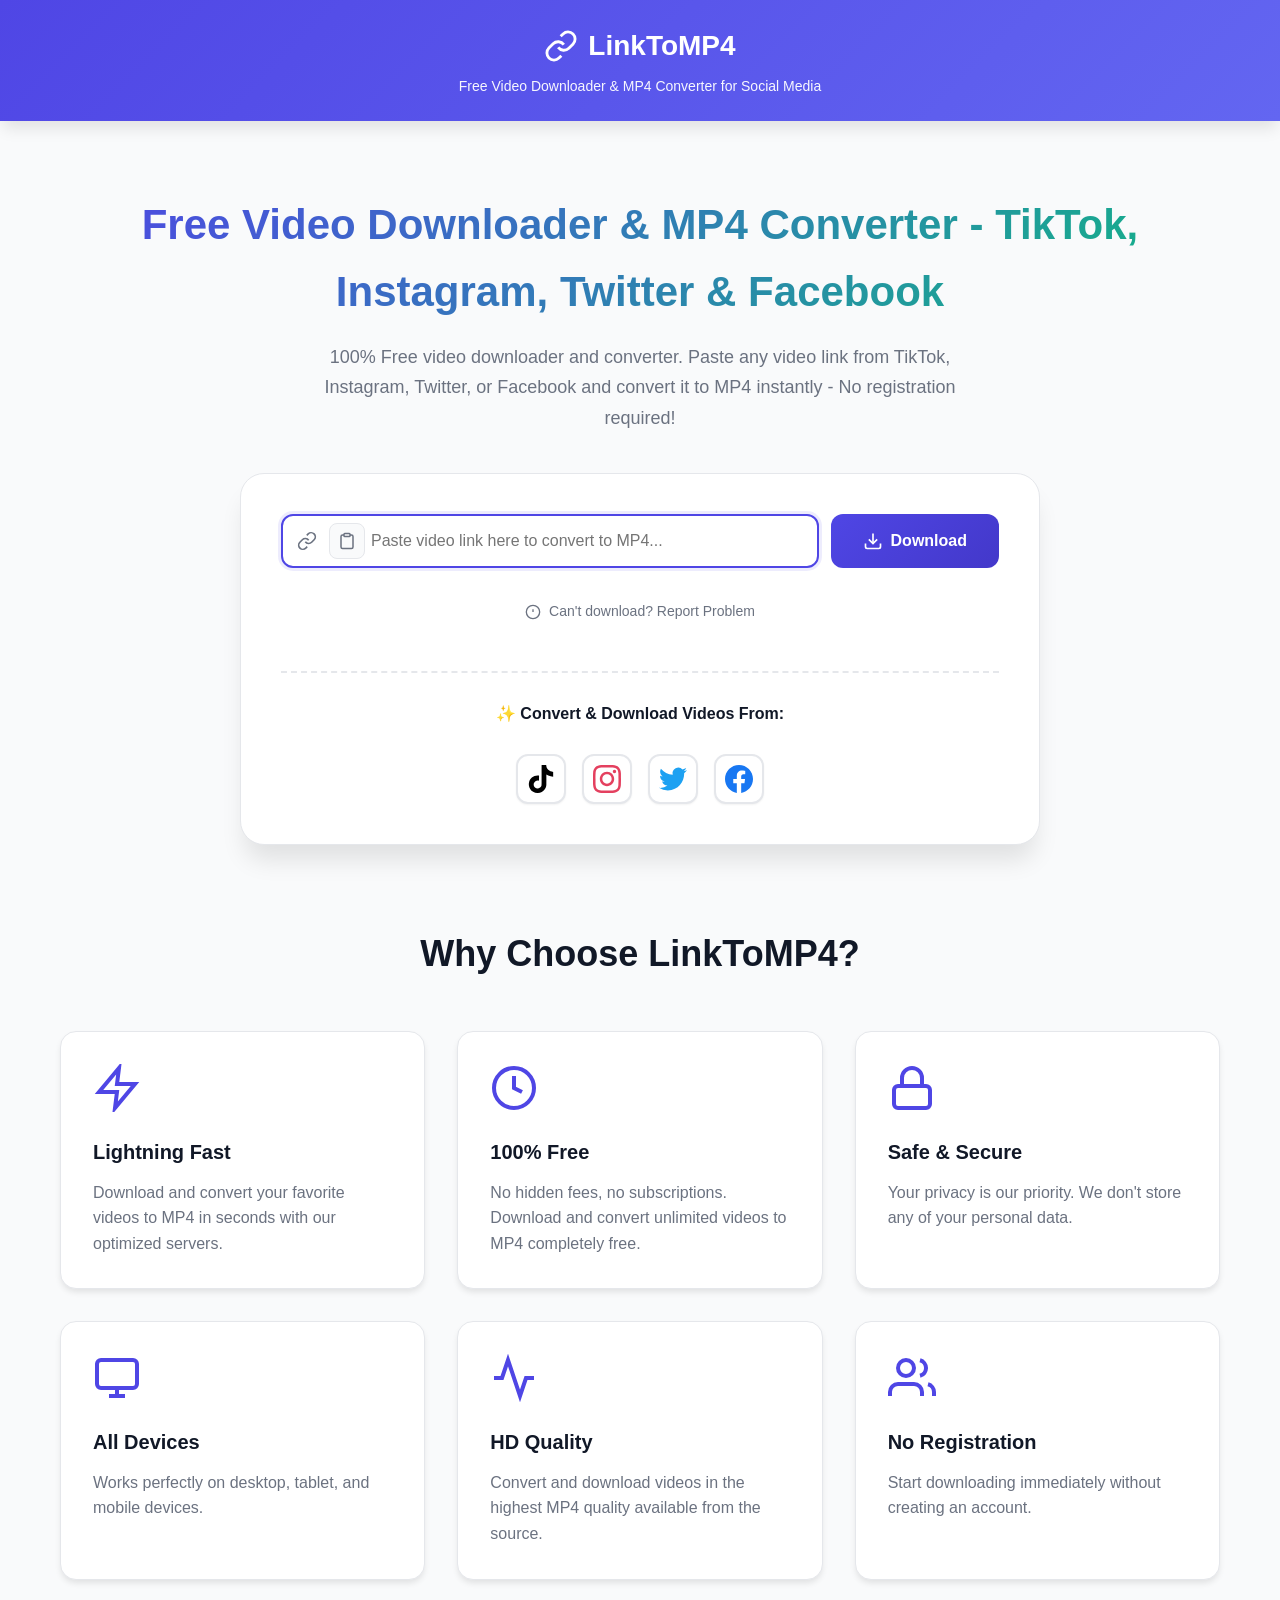
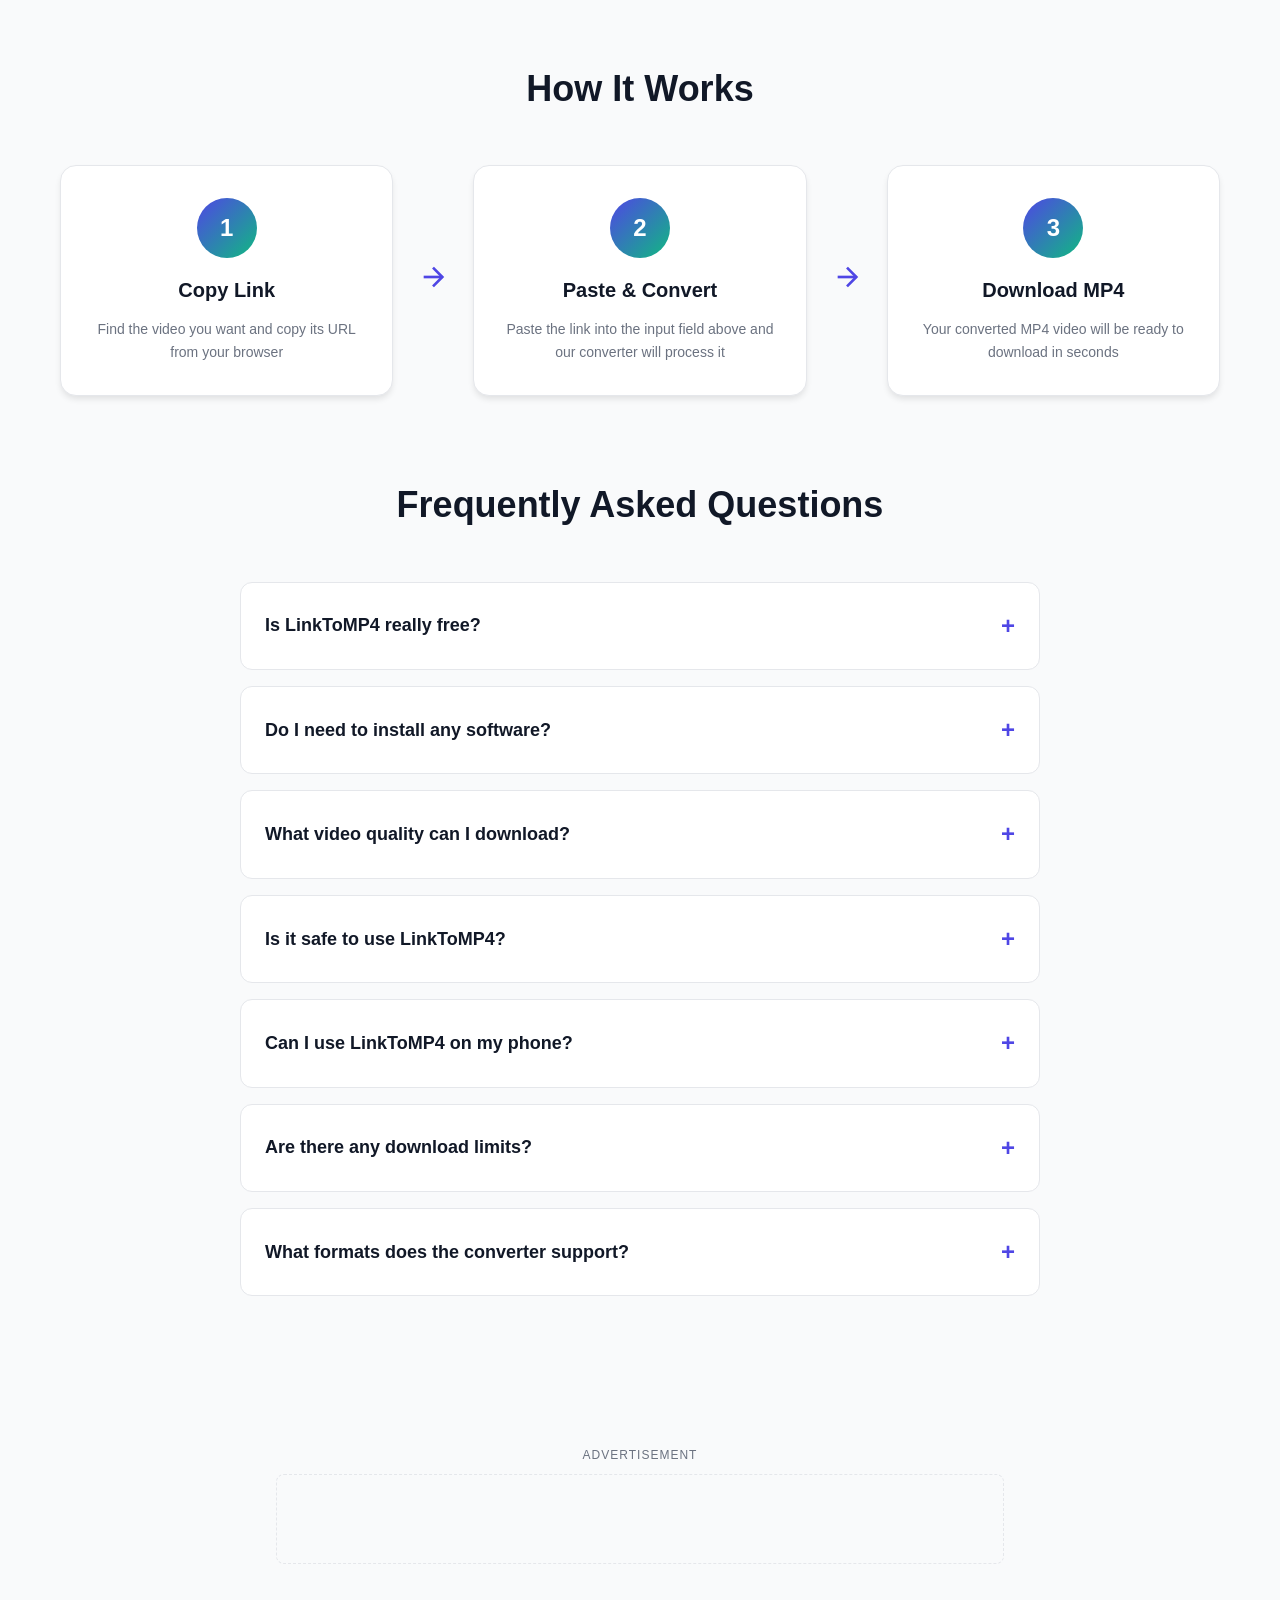
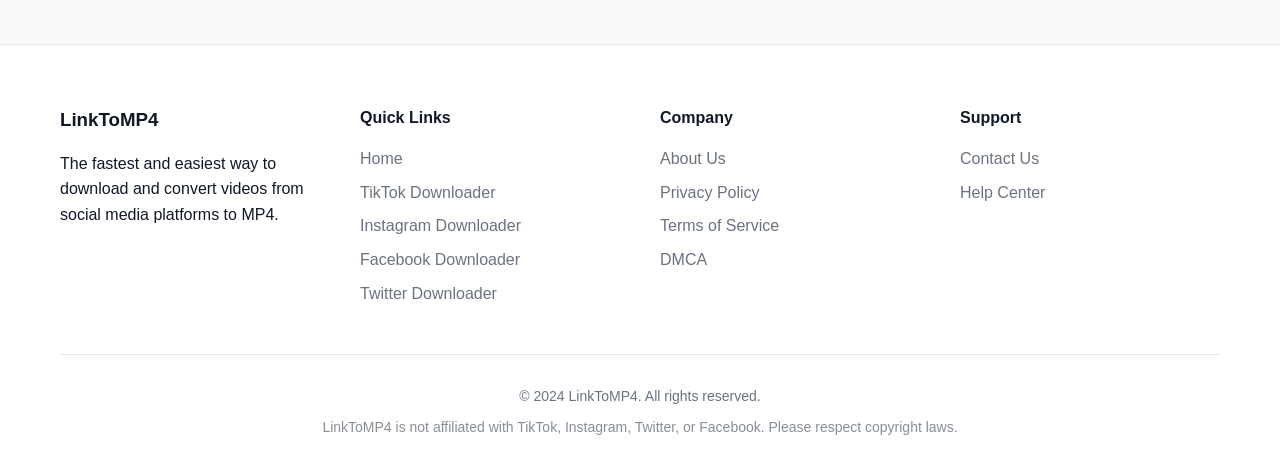
==== index.html @ 2168fa05 "add adv and change icon" ====
<!DOCTYPE html>
<html lang="en" dir="ltr">
<head>



    <meta charset="UTF-8">
    <meta name="viewport" content="width=device-width, initial-scale=1.0, maximum-scale=5.0">
    <meta http-equiv="X-UA-Compatible" content="IE=edge">
    <meta http-equiv="content-language" content="en">
    
    <!-- Security & Performance -->
    <meta name="referrer" content="no-referrer-when-downgrade">
    <meta name="format-detection" content="telephone=no">
    
    <!-- Primary Meta Tags -->
    <title>Free Video Downloader & MP4 Converter - TikTok, Instagram, Twitter & Facebook - LinkToMP4</title>
    <meta name="title" content="Free Video Downloader & MP4 Converter - TikTok, Instagram, Twitter & Facebook - LinkToMP4">
    <meta name="description" content="Download and convert videos from TikTok, Instagram, Twitter, and Facebook to MP4 instantly. Fast, free online video converter and downloader. No registration required. Convert any social media link to MP4.">
    <meta name="keywords" content="video downloader, video converter, mp4 converter, tiktok downloader, instagram downloader, twitter downloader, facebook downloader, social media downloader, convert video to mp4, online video converter, free video download, download tiktok videos, download instagram reels, download twitter videos, download facebook videos, tiktok converter, instagram converter, convert tiktok to mp4, convert instagram to mp4, online video downloader, web video downloader, video link converter">
    <meta name="author" content="LinkToMP4">
    <meta name="publisher" content="LinkToMP4">
    <meta name="copyright" content="LinkToMP4">
    <meta name="robots" content="index, follow, max-image-preview:large, max-snippet:-1, max-video-preview:-1">
    <meta name="googlebot" content="index, follow">
    <meta name="bingbot" content="index, follow">
    <meta name="theme-color" content="#4F46E5">
    <meta name="apple-mobile-web-app-capable" content="yes">
    <meta name="apple-mobile-web-app-status-bar-style" content="black-translucent">
    <meta name="apple-mobile-web-app-title" content="LinkToMP4">
    <meta name="application-name" content="LinkToMP4">
    <meta name="msapplication-TileColor" content="#4F46E5">
    <meta name="msapplication-tap-highlight" content="no">
    
    <!-- Canonical & Alternate -->
    <link rel="canonical" href="https://linktomp4.com/">
    <link rel="alternate" hreflang="en" href="https://linktomp4.com/">
    <link rel="alternate" hreflang="x-default" href="https://linktomp4.com/">
    
    <!-- Sitemap -->
    <link rel="sitemap" type="application/xml" title="Sitemap" href="/sitemap.xml">

    <!-- Open Graph / Facebook -->
    <meta property="og:type" content="website">
    <meta property="og:url" content="https://linktomp4.com/">
    <meta property="og:title" content="Free Video Downloader & MP4 Converter - TikTok, Instagram, Twitter & Facebook - LinkToMP4">
    <meta property="og:description" content="Download and convert videos from TikTok, Instagram, Twitter, and Facebook to MP4 instantly. Free online video converter and downloader. No registration required.">
    <meta property="og:image" content="https://linktomp4.com/images/thumbnail.jpg">
    <meta property="og:image:width" content="1200">
    <meta property="og:image:height" content="630">
    <meta property="og:image:type" content="image/jpeg">
    <meta property="og:image:alt" content="LinkToMP4 - Free Video Downloader for Social Media">
    <meta property="og:site_name" content="LinkToMP4">
    <meta property="og:locale" content="en_US">

    <!-- Twitter -->
    <meta name="twitter:card" content="summary_large_image">
    <meta name="twitter:url" content="https://linktomp4.com/">
    <meta name="twitter:title" content="Free Video Downloader & MP4 Converter - LinkToMP4">
    <meta name="twitter:description" content="Download and convert videos from TikTok, Instagram, Twitter, and Facebook to MP4 instantly. Free online video converter.">
    <meta name="twitter:image" content="https://linktomp4.com/images/thumbnail.jpg">
    <meta name="twitter:image:alt" content="LinkToMP4 - Free Video Downloader for Social Media">
    
    <!-- WhatsApp & Telegram -->
    <meta property="og:image:secure_url" content="https://linktomp4.com/images/thumbnail.jpg">
    
    <!-- Language & Content -->
    <meta name="language" content="English">
    <meta name="revisit-after" content="7 days">
    <meta name="distribution" content="global">
    <meta name="rating" content="general">
    <meta name="target" content="all">
    <meta name="audience" content="all">
    <meta name="coverage" content="Worldwide">
    
    <!-- Mobile Web App -->
    <meta name="mobile-web-app-capable" content="yes">
    <meta name="apple-touch-fullscreen" content="yes">
    
    <!-- Favicon & App Icons -->
    <link rel="icon" type="image/svg+xml" href="favicon.ico">
    <link rel="icon" type="image/png" sizes="32x32" href="favicon.png">
    <link rel="apple-touch-icon" sizes="180x180" href="favicon.png">
    <link rel="shortcut icon" href="favicon.ico">

    <!-- Schema.org Structured Data - WebApplication -->
    <script type="application/ld+json">
    {
        "@context": "https://schema.org",
        "@type": "WebApplication",
        "name": "LinkToMP4",
        "alternateName": "Link To MP4",
        "description": "Free video downloader and MP4 converter for TikTok, Instagram, Twitter, and Facebook. Download and convert videos instantly without registration.",
        "url": "https://linktomp4.com",
        "applicationCategory": "MultimediaApplication",
        "operatingSystem": "Any",
        "browserRequirements": "Requires JavaScript. Requires HTML5.",
        "offers": {
            "@type": "Offer",
            "price": "0",
            "priceCurrency": "USD"
        },
        "author": {
            "@type": "Organization",
            "name": "LinkToMP4"
        },
        "publisher": {
            "@type": "Organization",
            "name": "LinkToMP4",
            "logo": {
                "@type": "ImageObject",
                "url": "https://linktomp4.com/images/thumbnail.jpg"
            }
        },
        "featureList": [
            "Download TikTok videos",
            "Download Instagram videos and reels",
            "Download Twitter videos",
            "Download Facebook videos",
            "Convert videos to MP4 format",
            "Online video converter",
            "HD quality downloads",
            "No registration required",
            "100% free service"
        ]
    }
    </script>

    <!-- Schema.org Structured Data - Organization -->
    <script type="application/ld+json">
    {
        "@context": "https://schema.org",
        "@type": "Organization",
        "name": "LinkToMP4",
        "url": "https://linktomp4.com",
        "logo": "https://linktomp4.com/images/thumbnail.jpg",
        "description": "Free video downloader and MP4 converter for social media platforms"
    }
    </script>

    <!-- Schema.org Structured Data - FAQPage -->
    <script type="application/ld+json">
    {
        "@context": "https://schema.org",
        "@type": "FAQPage",
        "mainEntity": [
            {
                "@type": "Question",
                "name": "Is LinkToMP4 really free?",
                "acceptedAnswer": {
                    "@type": "Answer",
                    "text": "Yes! LinkToMP4 is completely free to use. There are no hidden fees, subscriptions, or premium plans. You can download and convert unlimited videos to MP4 from any supported platform."
                }
            },
            {
                "@type": "Question",
                "name": "Do I need to install any software?",
                "acceptedAnswer": {
                    "@type": "Answer",
                    "text": "No installation required! LinkToMP4 is an online video converter that works directly in your web browser. Simply paste the link and convert your video to MP4 instantly."
                }
            },
            {
                "@type": "Question",
                "name": "What video quality can I download?",
                "acceptedAnswer": {
                    "@type": "Answer",
                    "text": "You can download and convert videos to MP4 in the highest quality available from the source platform, including HD and Full HD when available."
                }
            },
            {
                "@type": "Question",
                "name": "Is it safe to use LinkToMP4?",
                "acceptedAnswer": {
                    "@type": "Answer",
                    "text": "Absolutely! We prioritize your privacy and security. We don't store any videos or personal data on our servers. Your downloads and conversions are secure and private."
                }
            },
            {
                "@type": "Question",
                "name": "Can I use LinkToMP4 on my phone?",
                "acceptedAnswer": {
                    "@type": "Answer",
                    "text": "Yes! LinkToMP4 is a mobile-friendly online video converter that works perfectly on all devices including smartphones, tablets, and desktop computers."
                }
            },
            {
                "@type": "Question",
                "name": "Are there any download limits?",
                "acceptedAnswer": {
                    "@type": "Answer",
                    "text": "No limits! You can download and convert as many videos to MP4 as you want, whenever you want, completely free of charge."
                }
            },
            {
                "@type": "Question",
                "name": "What formats does the converter support?",
                "acceptedAnswer": {
                    "@type": "Answer",
                    "text": "Our online video converter converts all social media videos to MP4 format, which is the most compatible video format that works on all devices and platforms."
                }
            }
        ]
    }
    </script>

    <!-- Schema.org Structured Data - BreadcrumbList -->
    <script type="application/ld+json">
    {
        "@context": "https://schema.org",
        "@type": "BreadcrumbList",
        "itemListElement": [
            {
                "@type": "ListItem",
                "position": 1,
                "name": "Home",
                "item": "https://linktomp4.com/"
            },
            {
                "@type": "ListItem",
                "position": 2,
                "name": "Video Downloader",
                "item": "https://linktomp4.com/"
            }
        ]
    }
    </script>

    <!-- Preload & DNS Prefetch -->
    <link rel="dns-prefetch" href="https://video-downloader.shiref-abouzaid.workers.dev">
    <link rel="preconnect" href="https://video-downloader.shiref-abouzaid.workers.dev" crossorigin>
    <link rel="preload" href="style.css" as="style">

    <link rel="stylesheet" href="style.css">

   
</head>
<body>

    <!-- Header -->
    <header class="header" role="banner">
        <div class="container">
            <div class="logo">
                <a href="/" style="text-decoration: none;color:#fff;" itemscope itemtype="https://schema.org/Organization" aria-label="LinkToMP4 - Return to Homepage">
                    <svg class="logo-icon" color="#FFF" viewBox="0 0 24 24" fill="none" stroke="currentColor" stroke-width="2" role="img" aria-label="LinkToMP4 Logo">
                        <title>LinkToMP4 Logo</title>
                        <path d="M10 13a5 5 0 0 0 7.54.54l3-3a5 5 0 0 0-7.07-7.07l-1.72 1.71"></path>
                        <path d="M14 11a5 5 0 0 0-7.54-.54l-3 3a5 5 0 0 0 7.07 7.07l1.71-1.71"></path>
                    </svg>
                    <span itemprop="name">LinkToMP4</span>
                </a>
            </div>
            <p class="tagline">Free Video Downloader & MP4 Converter for Social Media</p>
        </div>
    </header>

    
    <!-- Top Ad Space -->
    <div class="ad-container ad-top" role="complementary" aria-label="Advertisement">
        <!-- <div class="ad-label">Advertisement</div>
        <div class="ad-space ad-horizontal">
            728x90 Leaderboard Ad
        </div> -->
        <div id="adsterra-banner" style="text-align: center; margin: 20px 0;"></div>

        <script>
            document.addEventListener('DOMContentLoaded', function() {
                var banner = document.getElementById('adsterra-banner');
                
                // التحقق من نوع الجهاز
                var isMobile = window.innerWidth <= 768;
                
                // إنشاء السكريبت الأول (الإعدادات)
                var configScript = document.createElement('script');
                configScript.type = 'text/javascript';
                
                if (isMobile) {
                    // إعلان الموبايل
                    configScript.innerHTML = `
                        atOptions = {
                            'key' : '5cd9e7316203b2efabc2739a932c6b4c',
                            'format' : 'iframe',
                            'height' : 50,
                            'width' : 320,
                            'params' : {}
                        };
                    `;
                } else {
                    // إعلان الديسكتوب
                    configScript.innerHTML = `
                        atOptions = {
                            'key' : 'ed7094f61675be2ef3c3edbad1d8afe9',
                            'format' : 'iframe',
                            'height' : 90,
                            'width' : 728,
                            'params' : {}
                        };
                    `;
                }
                
                banner.appendChild(configScript);
                
                // إنشاء السكريبت التاني (الـ invoke)
                var invokeScript = document.createElement('script');
                invokeScript.type = 'text/javascript';
                
                if (isMobile) {
                    invokeScript.src = '//www.highperformanceformat.com/5cd9e7316203b2efabc2739a932c6b4c/invoke.js';
                } else {
                    invokeScript.src = '//www.highperformanceformat.com/ed7094f61675be2ef3c3edbad1d8afe9/invoke.js';
                }
                
                banner.appendChild(invokeScript);
            });
        </script>
    </div>



    <!-- Main Content -->
    <main class="main-content" role="main" itemscope itemtype="https://schema.org/WebPage">
        <div class="container">
            <!-- Hero Section -->
            <section class="hero" itemscope itemtype="https://schema.org/WebApplication">
                <h1 class="hero-title" itemprop="name">Free Video Downloader & MP4 Converter - TikTok, Instagram, Twitter & Facebook</h1>
                <p class="hero-description" itemprop="description">100% Free video downloader and converter. Paste any video link from TikTok, Instagram, Twitter, or Facebook and convert it to MP4 instantly - No registration required!</p>

                <!-- Download Form -->
                <div class="download-card" role="region" aria-label="Video downloader and MP4 converter tool">
                    <form class="download-form" id="downloadForm" name="videoDownloadForm" method="post" action="#" role="search">
                        <div class="input-wrapper">
                            <svg class="input-icon" viewBox="0 0 24 24" fill="none" stroke="currentColor" stroke-width="2" aria-hidden="true">
                                <path d="M10 13a5 5 0 0 0 7.54.54l3-3a5 5 0 0 0-7.07-7.07l-1.72 1.71"></path>
                                <path d="M14 11a5 5 0 0 0-7.54-.54l-3 3a5 5 0 0 0 7.07 7.07l1.71-1.71"></path>
                            </svg>
                            <button type="button" class="paste-btn" id="pasteBtn" title="Paste from clipboard" aria-label="Paste video URL from clipboard">
                                <svg viewBox="0 0 24 24" fill="none" stroke="currentColor" stroke-width="2" aria-hidden="true">
                                    <path d="M16 4h2a2 2 0 0 1 2 2v14a2 2 0 0 1-2 2H6a2 2 0 0 1-2-2V6a2 2 0 0 1 2-2h2"></path>
                                    <rect x="8" y="2" width="8" height="4" rx="1" ry="1"></rect>
                                </svg>
                            </button>
                            <input
                                type="url"
                                id="videoUrl"
                                name="videoUrl"
                                class="url-input"
                                placeholder="Paste video link here to convert to MP4..."
                                required
                                aria-label="Enter video URL from TikTok, Instagram, Twitter, or Facebook to convert"
                                aria-required="true"
                                aria-describedby="urlInputHelp"
                                autocomplete="off"
                                inputmode="url"
                            >
                            <button type="button" class="clear-btn" id="clearBtn" title="Clear input" aria-label="Clear video URL input" style="display: none;">
                                <svg viewBox="0 0 24 24" fill="none" stroke="currentColor" stroke-width="2" aria-hidden="true">
                                    <line x1="18" y1="6" x2="6" y2="18"></line>
                                    <line x1="6" y1="6" x2="18" y2="18"></line>
                                </svg>
                            </button>
                        </div>
                        <button type="submit" class="download-btn" id="downloadBtn" aria-label="Download and convert video to MP4">
                            <svg class="btn-icon" viewBox="0 0 24 24" fill="none" stroke="currentColor" stroke-width="2" aria-hidden="true">
                                <path d="M21 15v4a2 2 0 0 1-2 2H5a2 2 0 0 1-2-2v-4"></path>
                                <polyline points="7 10 12 15 17 10"></polyline>
                                <line x1="12" y1="15" x2="12" y2="3"></line>
                            </svg>
                            <span id="btnText">Download</span>
                        </button>
                    </form>

                    <!-- Results Container -->
                    <div id="resultsContainer" style="display: none;"></div>

                    
                    <!-- Report Problem -->
                    <div class="report-problem-container">
                        <a href="/contact.html" class="report-problem-btn">
                            <svg viewBox="0 0 24 24" fill="none" stroke="currentColor" stroke-width="2">
                                <circle cx="12" cy="12" r="10"></circle>
                                <line x1="12" y1="8" x2="12" y2="12"></line>
                                <line x1="12" y1="16" x2="12.01" y2="16"></line>
                            </svg>
                            Can't download? Report Problem
                        </a>
                    </div>


                
                <!-- Middle Ad Space -->
                <div class="ad-container ad-middle" role="complementary" aria-label="Advertisement">
                    <!-- <div class="ad-label">Advertisement</div>
                    <div class="ad-space ad-horizontal">
                        728x90 Leaderboard Ad
                    </div> -->
                    <div id="ad-placement"></div>
    
                    <!-- السكريبت -->
                    <script>
                        document.addEventListener('DOMContentLoaded', function() {
                            // إنشاء الـ div
                            var containerDiv = document.createElement('div');
                            containerDiv.id = 'container-f9ae061ae442ad60847ceea9b7570912';
                            document.getElementById('ad-placement').appendChild(containerDiv);
                            
                            // إنشاء السكريبت
                            var adScript = document.createElement('script');
                            adScript.async = true;
                            adScript.setAttribute('data-cfasync', 'false');
                            adScript.src = '//pl28129437.effectivegatecpm.com/f9ae061ae442ad60847ceea9b7570912/invoke.js';
                            document.getElementById('ad-placement').appendChild(adScript);
                        });
                    </script>
                </div>
    
  
                    <!-- Supported Platforms -->
                    <div class="platforms">
                        <span class="platforms-label">✨ Convert & Download Videos From:</span>
                        <div class="platform-icons">
                            <span class="platform-icon" title="TikTok">
                                <svg viewBox="0 0 24 24" fill="currentColor">
                                    <path d="M12.53.02C13.84 0 15.14.01 16.44 0c.08 1.53.63 3.09 1.75 4.17 1.12 1.11 2.7 1.62 4.24 1.79v4.03c-1.44-.05-2.89-.35-4.2-.97-.57-.26-1.1-.59-1.62-.93-.01 2.92.01 5.84-.02 8.75-.08 1.4-.54 2.79-1.35 3.94-1.31 1.92-3.58 3.17-5.91 3.21-1.43.08-2.86-.31-4.08-1.03-2.02-1.19-3.44-3.37-3.65-5.71-.02-.5-.03-1-.01-1.49.18-1.9 1.12-3.72 2.58-4.96 1.66-1.44 3.98-2.13 6.15-1.72.02 1.48-.04 2.96-.04 4.44-.99-.32-2.15-.23-3.02.37-.63.41-1.11 1.04-1.36 1.75-.21.51-.15 1.07-.14 1.61.24 1.64 1.82 3.02 3.5 2.87 1.12-.01 2.19-.66 2.77-1.61.19-.33.4-.67.41-1.06.1-1.79.06-3.57.07-5.36.01-4.03-.01-8.05.02-12.07z"/>
                                </svg>
                            </span>
                            <span class="platform-icon" title="Instagram">
                                <svg viewBox="0 0 24 24" fill="currentColor">
                                    <path d="M12 2.163c3.204 0 3.584.012 4.85.07 3.252.148 4.771 1.691 4.919 4.919.058 1.265.069 1.645.069 4.849 0 3.205-.012 3.584-.069 4.849-.149 3.225-1.664 4.771-4.919 4.919-1.266.058-1.644.07-4.85.07-3.204 0-3.584-.012-4.849-.07-3.26-.149-4.771-1.699-4.919-4.92-.058-1.265-.07-1.644-.07-4.849 0-3.204.013-3.583.07-4.849.149-3.227 1.664-4.771 4.919-4.919 1.266-.057 1.645-.069 4.849-.069zm0-2.163c-3.259 0-3.667.014-4.947.072-4.358.2-6.78 2.618-6.98 6.98-.059 1.281-.073 1.689-.073 4.948 0 3.259.014 3.668.072 4.948.2 4.358 2.618 6.78 6.98 6.98 1.281.058 1.689.072 4.948.072 3.259 0 3.668-.014 4.948-.072 4.354-.2 6.782-2.618 6.979-6.98.059-1.28.073-1.689.073-4.948 0-3.259-.014-3.667-.072-4.947-.196-4.354-2.617-6.78-6.979-6.98-1.281-.059-1.69-.073-4.949-.073zm0 5.838c-3.403 0-6.162 2.759-6.162 6.162s2.759 6.163 6.162 6.163 6.162-2.759 6.162-6.163c0-3.403-2.759-6.162-6.162-6.162zm0 10.162c-2.209 0-4-1.79-4-4 0-2.209 1.791-4 4-4s4 1.791 4 4c0 2.21-1.791 4-4 4zm6.406-11.845c-.796 0-1.441.645-1.441 1.44s.645 1.44 1.441 1.44c.795 0 1.439-.645 1.439-1.44s-.644-1.44-1.439-1.44z"/>
                                </svg>
                            </span>
                            <span class="platform-icon" title="Twitter">
                                <svg viewBox="0 0 24 24" fill="currentColor">
                                    <path d="M23.953 4.57a10 10 0 01-2.825.775 4.958 4.958 0 002.163-2.723c-.951.555-2.005.959-3.127 1.184a4.92 4.92 0 00-8.384 4.482C7.69 8.095 4.067 6.13 1.64 3.162a4.822 4.822 0 00-.666 2.475c0 1.71.87 3.213 2.188 4.096a4.904 4.904 0 01-2.228-.616v.06a4.923 4.923 0 003.946 4.827 4.996 4.996 0 01-2.212.085 4.936 4.936 0 004.604 3.417 9.867 9.867 0 01-6.102 2.105c-.39 0-.779-.023-1.17-.067a13.995 13.995 0 007.557 2.209c9.053 0 13.998-7.496 13.998-13.985 0-.21 0-.42-.015-.63A9.935 9.935 0 0024 4.59z"/>
                                </svg>
                            </span>
                            <span class="platform-icon" title="Facebook">
                                <svg viewBox="0 0 24 24" fill="currentColor">
                                    <path d="M24 12.073c0-6.627-5.373-12-12-12s-12 5.373-12 12c0 5.99 4.388 10.954 10.125 11.854v-8.385H7.078v-3.47h3.047V9.43c0-3.007 1.792-4.669 4.533-4.669 1.312 0 2.686.235 2.686.235v2.953H15.83c-1.491 0-1.956.925-1.956 1.874v2.25h3.328l-.532 3.47h-2.796v8.385C19.612 23.027 24 18.062 24 12.073z"/>
                                </svg>
                            </span>
                        </div>
                    </div>
                </div>
            </section>

            <!-- Features Section -->
            <section class="features">
                <h2 class="section-title">Why Choose LinkToMP4?</h2>
                <div class="features-grid">
                    <div class="feature-card">
                        <svg class="feature-icon" viewBox="0 0 24 24" fill="none" stroke="currentColor" stroke-width="2">
                            <path d="M13 2L3 14h9l-1 8 10-12h-9l1-8z"></path>
                        </svg>
                        <h3>Lightning Fast</h3>
                        <p>Download and convert your favorite videos to MP4 in seconds with our optimized servers.</p>
                    </div>
                    <div class="feature-card">
                        <svg class="feature-icon" viewBox="0 0 24 24" fill="none" stroke="currentColor" stroke-width="2">
                            <circle cx="12" cy="12" r="10"></circle>
                            <path d="M12 6v6l4 2"></path>
                        </svg>
                        <h3>100% Free</h3>
                        <p>No hidden fees, no subscriptions. Download and convert unlimited videos to MP4 completely free.</p>
                    </div>
                    <div class="feature-card">
                        <svg class="feature-icon" viewBox="0 0 24 24" fill="none" stroke="currentColor" stroke-width="2">
                            <rect x="3" y="11" width="18" height="11" rx="2" ry="2"></rect>
                            <path d="M7 11V7a5 5 0 0 1 10 0v4"></path>
                        </svg>
                        <h3>Safe & Secure</h3>
                        <p>Your privacy is our priority. We don't store any of your personal data.</p>
                    </div>
                    <div class="feature-card">
                        <svg class="feature-icon" viewBox="0 0 24 24" fill="none" stroke="currentColor" stroke-width="2">
                            <rect x="2" y="3" width="20" height="14" rx="2" ry="2"></rect>
                            <line x1="8" y1="21" x2="16" y2="21"></line>
                            <line x1="12" y1="17" x2="12" y2="21"></line>
                        </svg>
                        <h3>All Devices</h3>
                        <p>Works perfectly on desktop, tablet, and mobile devices.</p>
                    </div>
                    <div class="feature-card">
                        <svg class="feature-icon" viewBox="0 0 24 24" fill="none" stroke="currentColor" stroke-width="2">
                            <polyline points="22 12 18 12 15 21 9 3 6 12 2 12"></polyline>
                        </svg>
                        <h3>HD Quality</h3>
                        <p>Convert and download videos in the highest MP4 quality available from the source.</p>
                    </div>
                    <div class="feature-card">
                        <svg class="feature-icon" viewBox="0 0 24 24" fill="none" stroke="currentColor" stroke-width="2">
                            <path d="M17 21v-2a4 4 0 0 0-4-4H5a4 4 0 0 0-4 4v2"></path>
                            <circle cx="9" cy="7" r="4"></circle>
                            <path d="M23 21v-2a4 4 0 0 0-3-3.87"></path>
                            <path d="M16 3.13a4 4 0 0 1 0 7.75"></path>
                        </svg>
                        <h3>No Registration</h3>
                        <p>Start downloading immediately without creating an account.</p>
                    </div>
                </div>
            </section>

       

            <!-- How It Works Section -->
            <section class="how-it-works">
                <h2 class="section-title">How It Works</h2>
                <div class="steps">
                    <div class="step">
                        <div class="step-number">1</div>
                        <h3>Copy Link</h3>
                        <p>Find the video you want and copy its URL from your browser</p>
                    </div>
                    <div class="step-arrow">
                        <svg viewBox="0 0 24 24" fill="none" stroke="currentColor" stroke-width="2">
                            <line x1="5" y1="12" x2="19" y2="12"></line>
                            <polyline points="12 5 19 12 12 19"></polyline>
                        </svg>
                    </div>
                    <div class="step">
                        <div class="step-number">2</div>
                        <h3>Paste & Convert</h3>
                        <p>Paste the link into the input field above and our converter will process it</p>
                    </div>
                    <div class="step-arrow">
                        <svg viewBox="0 0 24 24" fill="none" stroke="currentColor" stroke-width="2">
                            <line x1="5" y1="12" x2="19" y2="12"></line>
                            <polyline points="12 5 19 12 12 19"></polyline>
                        </svg>
                    </div>
                    <div class="step">
                        <div class="step-number">3</div>
                        <h3>Download MP4</h3>
                        <p>Your converted MP4 video will be ready to download in seconds</p>
                    </div>
                </div>
            </section>

            <!-- FAQ Section -->
            <section class="faq">
                <h2 class="section-title">Frequently Asked Questions</h2>
                <div class="faq-grid">
                    <details class="faq-item">
                        <summary>Is LinkToMP4 really free?</summary>
                        <p>Yes! LinkToMP4 is completely free to use. There are no hidden fees, subscriptions, or premium plans. You can download and convert unlimited videos to MP4 from any supported platform.</p>
                    </details>

                    <details class="faq-item">
                        <summary>Do I need to install any software?</summary>
                        <p>No installation required! LinkToMP4 is an online video converter that works directly in your web browser. Simply paste the link and convert your video to MP4 instantly.</p>
                    </details>

                    <details class="faq-item">
                        <summary>What video quality can I download?</summary>
                        <p>You can download and convert videos to MP4 in the highest quality available from the source platform, including HD and Full HD when available.</p>
                    </details>

                    <details class="faq-item">
                        <summary>Is it safe to use LinkToMP4?</summary>
                        <p>Absolutely! We prioritize your privacy and security. We don't store any videos or personal data on our servers. Your downloads are secure and private.</p>
                    </details>

                    <details class="faq-item">
                        <summary>Can I use LinkToMP4 on my phone?</summary>
                        <p>Yes! LinkToMP4 is fully responsive and works perfectly on all devices including smartphones, tablets, and desktop computers.</p>
                    </details>

                    <details class="faq-item">
                        <summary>Are there any download limits?</summary>
                        <p>No limits! You can download and convert as many videos to MP4 as you want, whenever you want, completely free of charge.</p>
                    </details>

                    <details class="faq-item">
                        <summary>What formats does the converter support?</summary>
                        <p>Our online video converter converts all social media videos to MP4 format, which is the most compatible video format that works on all devices and platforms.</p>
                    </details>
                </div>
            </section>
        </div>
    </main>

    <!-- Bottom Ad Space -->
    <div class="ad-container ad-bottom" role="complementary" aria-label="Advertisement">
        <div class="ad-label">Advertisement</div>
        <div class="ad-space ad-horizontal">
            <!-- 728x90 Leaderboard Ad -->
        </div>
    </div>

    <!-- Footer -->
    <footer class="footer" role="contentinfo" itemscope itemtype="https://schema.org/WPFooter">
        <div class="container">
            <div class="footer-content">
                <div class="footer-section">
                    <h3>LinkToMP4</h3>
                    <p>The fastest and easiest way to download and convert videos from social media platforms to MP4.</p>
                </div>
                <nav class="footer-section" aria-label="Quick links">
                    <h4>Quick Links</h4>
                    <ul>
                        <li><a href="/" rel="noopener">Home</a></li>
                        <li><a href="/tiktok.html" rel="noopener">TikTok Downloader</a></li>
                        <li><a href="/instagram.html" rel="noopener">Instagram Downloader</a></li>
                        <li><a href="/facebook.html" rel="noopener">Facebook Downloader</a></li>
                        <li><a href="#" rel="noopener">Twitter Downloader</a></li>
                    </ul>
                </nav>
                <nav class="footer-section" aria-label="Company information">
                    <h4>Company</h4>
                    <ul>
                        <li><a href="#" rel="noopener">About Us</a></li>
                        <li><a href="#" rel="noopener">Privacy Policy</a></li>
                        <li><a href="#" rel="noopener">Terms of Service</a></li>
                        <li><a href="#" rel="noopener">DMCA</a></li>
                    </ul>
                </nav>
                <nav class="footer-section" aria-label="Support">
                    <h4>Support</h4>
                    <ul>
                        <li><a href="#" rel="noopener">Contact Us</a></li>
                        <li><a href="#" rel="noopener">Help Center</a></li>
                    </ul>
                </nav>
            </div>
            <div class="footer-bottom">
                <p>&copy; <time datetime="2024">2024</time> LinkToMP4. All rights reserved.</p>
                <p class="disclaimer">LinkToMP4 is not affiliated with TikTok, Instagram, Twitter, or Facebook. Please respect copyright laws.</p>
            </div>
        </div>

<!-- Google tag (gtag.js) -->
<script async src="https://www.googletagmanager.com/gtag/js?id=G-5VJ3HGMD5Y"></script>
<script>
  window.dataLayer = window.dataLayer || [];
  function gtag(){dataLayer.push(arguments);}
  gtag('js', new Date());

  gtag('config', 'G-5VJ3HGMD5Y');
</script>

    </footer>

    <!-- JavaScript -->
    <script>
        const form = document.getElementById('downloadForm');
        const urlInput = document.getElementById('videoUrl');
        const downloadBtn = document.getElementById('downloadBtn');
        const btnText = document.getElementById('btnText');
        const resultsContainer = document.getElementById('resultsContainer');
        const pasteBtn = document.getElementById('pasteBtn');
        const clearBtn = document.getElementById('clearBtn');

        // Paste button functionality
        pasteBtn.addEventListener('click', async function() {
            try {
                const text = await navigator.clipboard.readText();
                urlInput.value = text;
                toggleClearButton();
            } catch (error) {
                console.error('Failed to read clipboard:', error);
                // Fallback: focus input for manual paste
                urlInput.focus();
            }
        });

        // Clear button functionality
        clearBtn.addEventListener('click', function() {
            urlInput.value = '';
            urlInput.focus();
            toggleClearButton();
            resultsContainer.style.display = 'none';
        });

        // Show/hide clear button based on input value
        urlInput.addEventListener('input', toggleClearButton);

        function toggleClearButton() {
            if (urlInput.value.trim().length > 0) {
                clearBtn.style.display = 'flex';
            } else {
                clearBtn.style.display = 'none';
            }
        }

        form.addEventListener('submit', async function(e) {
            e.preventDefault();
            
            const url = urlInput.value.trim();
            
            if (!url) {
                showError('Please enter a valid URL');
                return;
            }

            // عرض حالة التحميل
            setLoading(true);
            resultsContainer.style.display = 'none';
            
            try {
                // إرسال الطلب للسيرفر
                const response = await fetch('https://video-downloader.shiref-abouzaid.workers.dev/', {
                    method: 'POST',
                    headers: {
                        'Content-Type': 'application/json',
                    },
                    body: JSON.stringify({ url: url })
                });

                const data = await response.json();

                if (data.success) {
                    displayResults(data);
                } else {
                    showError(data.error || 'Failed to download video');
                }
            } catch (error) {
                showError('Network error. Please try again.');
                console.error('Error:', error);
            } finally {
                setLoading(false);
            }
        });

        function setLoading(isLoading) {
            if (isLoading) {
                downloadBtn.disabled = true;
                downloadBtn.classList.add('loading');
                btnText.textContent = 'Processing...';
            } else {
                downloadBtn.disabled = false;
                downloadBtn.classList.remove('loading');
                btnText.textContent = 'Download';
            }
        }

        function displayResults(data) {
            let html = '<div class="results-container">';
            
            if (data.thumbnail) {
                html += `
                    <div class="video-info">
                        <img src="${data.thumbnail}" alt="Video thumbnail" class="video-thumbnail">
                        <div class="video-details">
                            <h3>${data.title || 'Video'}</h3>
                            <p>Platform: ${data.platform.toUpperCase()}</p>
                            ${data.author ? `<p>By: ${data.author}</p>` : ''}
                        </div>
                    </div>
                `;
            } else {
                html += `
                    <div class="video-details">
                        <h3>${data.title || 'Video'}</h3>
                        <p>Platform: ${data.platform.toUpperCase()}</p>
                        ${data.author ? `<p>By: ${data.author}</p>` : ''}
                    </div>
                `;
            }
            
            html += '<div class="download-options">';
            
            data.downloads.forEach((download, index) => {
                const fileName = `${data.platform}_video_${Date.now()}.mp4`;
                
                html += `
                    <div class="download-option">
                        <div class="quality-info">
                            <span class="quality-badge">${download.quality}</span>
                            <span class="quality-size">${download.size}</span>
                        </div>
                        <div class="download-buttons">
                            <button onclick="directDownload('${download.url}', '${fileName}', event)" class="download-quality-btn primary">
                                <svg width="16" height="16" viewBox="0 0 24 24" fill="none" stroke="currentColor" stroke-width="2">
                                    <path d="M21 15v4a2 2 0 0 1-2 2H5a2 2 0 0 1-2-2v-4"></path>
                                    <polyline points="7 10 12 15 17 10"></polyline>
                                    <line x1="12" y1="15" x2="12" y2="3"></line>
                                </svg>
                                Direct Download
                            </button>
                            <a href="${download.url}" class="download-quality-btn secondary" target="_blank" download>
                                <svg width="16" height="16" viewBox="0 0 24 24" fill="none" stroke="currentColor" stroke-width="2">
                                    <path d="M18 13v6a2 2 0 0 1-2 2H5a2 2 0 0 1-2-2V8a2 2 0 0 1 2-2h6"></path>
                                    <polyline points="15 3 21 3 21 9"></polyline>
                                    <line x1="10" y1="14" x2="21" y2="3"></line>
                                </svg>
                                Download
                            </a>
                        </div>
                    </div>
                `;
            });
            
            html += '</div>';
            html += `<p class="download-hint">💡 Tip: Try "Direct Download" first. If it doesn't work, use "Download" button.</p>`;
            html += '</div>';
            
            resultsContainer.innerHTML = html;
            resultsContainer.style.display = 'block';
        }

        // Direct Download Function
        async function directDownload(url, fileName, event) {
            const button = event.target.closest('button');
            const originalContent = button.innerHTML;

            try {
                // Show loading state
                button.disabled = true;
                button.innerHTML = `
                    <svg class="spinner" width="16" height="16" viewBox="0 0 24 24" fill="none" stroke="currentColor" stroke-width="2">
                        <circle cx="12" cy="12" r="10" stroke-opacity="0.25"></circle>
                        <path d="M12 2a10 10 0 0 1 10 10" stroke-linecap="round"></path>
                    </svg>
                    Downloading...
                `;

                const response = await fetch(url);
                const blob = await response.blob();
                const blobUrl = window.URL.createObjectURL(blob);

                const a = document.createElement('a');
                a.href = blobUrl;
                a.download = fileName;
                document.body.appendChild(a);
                a.click();
                document.body.removeChild(a);

                window.URL.revokeObjectURL(blobUrl);

                // Show success state briefly
                button.innerHTML = `
                    <svg width="16" height="16" viewBox="0 0 24 24" fill="none" stroke="currentColor" stroke-width="2">
                        <polyline points="20 6 9 17 4 12"></polyline>
                    </svg>
                    Downloaded!
                `;

                // Restore button after 2 seconds
                setTimeout(() => {
                    button.innerHTML = originalContent;
                    button.disabled = false;
                }, 2000);

            } catch (error) {
                console.error('Download error:', error);
                // Restore button and fallback to regular download
                button.innerHTML = originalContent;
                button.disabled = false;
                window.open(url, '_blank');
            }
        }

        function showError(message) {
            resultsContainer.innerHTML = `
                <div class="error-message">
                    <strong>Error:</strong> ${message}
                </div>
            `;
            resultsContainer.style.display = 'block';
        }

        // Auto-focus على input
        window.addEventListener('load', function() {
            urlInput.focus();
        });
    </script>
</body>
</html>
---- style.css ----
/* Reset and Base Styles */
* {
    margin: 0;
    padding: 0;
    box-sizing: border-box;
}

:root {
    --primary-color: #4F46E5;
    --primary-hover: #4338CA;
    --secondary-color: #10B981;
    --background: #F9FAFB;
    --surface: #FFFFFF;
    --text-primary: #111827;
    --text-secondary: #6B7280;
    --border: #E5E7EB;
    --error: #EF4444;
    --shadow-sm: 0 1px 2px 0 rgba(0, 0, 0, 0.05);
    --shadow-md: 0 4px 6px -1px rgba(0, 0, 0, 0.1);
    --shadow-lg: 0 10px 15px -3px rgba(0, 0, 0, 0.1);
    --shadow-xl: 0 20px 25px -5px rgba(0, 0, 0, 0.1);
}

body {
    font-family: -apple-system, BlinkMacSystemFont, 'Segoe UI', 'Roboto', 'Oxygen', 'Ubuntu', 'Cantarell', sans-serif;
    line-height: 1.6;
    color: var(--text-primary);
    background-color: var(--background);
    overflow-x: hidden;
}

.container {
    max-width: 1200px;
    margin: 0 auto;
    padding: 0 20px;
}

/* Header */
.header {
    background: linear-gradient(135deg, var(--primary-color) 0%, #6366F1 100%);
    color: white;
    padding: 24px 0;
    text-align: center;
    box-shadow: var(--shadow-lg);
}

.logo {
    display: flex;
    align-items: center;
    justify-content: center;
    gap: 10px;
    font-size: 28px;
    font-weight: 700;
    margin-bottom: 6px;
}

.logo a {
    display: flex;
    align-items: center;
    gap: 10px;
    color: inherit;
    text-decoration: none !important;
    color: #FFF !important;
    transition: opacity 0.3s ease;
}

.logo a:hover {
    opacity: 0.9;
}

.logo-icon {
    width: 34px;
    height: 34px;
}

.tagline {
    font-size: 14px;
    opacity: 0.95;
    font-weight: 400;
}

/* Main Content */
.main-content {
    padding: 30px 0;
}

/* Hero Section */
.hero {
    text-align: center;
    margin-bottom: 80px;
}

.hero-title {
    font-size: 42px;
    font-weight: 800;
    margin-bottom: 16px;
    background: linear-gradient(135deg, var(--primary-color), var(--secondary-color));
    -webkit-background-clip: text;
    -webkit-text-fill-color: transparent;
    background-clip: text;
    padding: 0 20px;
}

.hero-description {
    font-size: 18px;
    color: var(--text-secondary);
    max-width: 700px;
    margin: 0 auto 40px;
    line-height: 1.7;
    padding: 0 20px;
}

/* Download Card */
.download-card {
    background: var(--surface);
    border-radius: 24px;
    padding: 40px;
    box-shadow: var(--shadow-xl);
    max-width: 800px;
    margin: 0 auto;
    border: 1px solid var(--border);
}

.download-form {
    display: flex;
    gap: 12px;
    margin-bottom: 24px;
}

.input-wrapper {
    flex: 1;
    position: relative;
}

.input-icon {
    position: absolute;
    left: 16px;
    top: 50%;
    transform: translateY(-50%);
    width: 20px;
    height: 20px;
    color: var(--text-secondary);
}

.url-input {
    width: 100%;
    padding: 16px 48px 16px 88px;
    font-size: 16px;
    border: 2px solid var(--border);
    border-radius: 12px;
    outline: none;
    transition: all 0.3s ease;
}

.url-input:focus {
    border-color: var(--primary-color);
    box-shadow: 0 0 0 3px rgba(79, 70, 229, 0.1);
}

.paste-btn, .clear-btn {
    position: absolute;
    top: 50%;
    transform: translateY(-50%);
    background: var(--background);
    border: 1px solid var(--border);
    border-radius: 8px;
    width: 36px;
    height: 36px;
    display: flex;
    align-items: center;
    justify-content: center;
    cursor: pointer;
    transition: all 0.3s ease;
    padding: 0;
    z-index: 1;
}

.paste-btn {
    left: 48px;
}

.clear-btn {
    right: 12px;
}

.paste-btn svg, .clear-btn svg {
    width: 18px;
    height: 18px;
    color: var(--text-secondary);
}

.paste-btn:hover, .clear-btn:hover {
    background: var(--primary-color);
    border-color: var(--primary-color);
}

.paste-btn:hover svg, .clear-btn:hover svg {
    color: white;
}

.paste-btn:active, .clear-btn:active {
    transform: translateY(-50%) scale(0.95);
}

.download-btn {
    display: flex;
    align-items: center;
    gap: 8px;
    padding: 16px 32px;
    font-size: 16px;
    font-weight: 600;
    color: white;
    background: linear-gradient(135deg, var(--primary-color), var(--primary-hover));
    border: none;
    border-radius: 12px;
    cursor: pointer;
    transition: all 0.3s ease;
    white-space: nowrap;
}

.download-btn:hover {
    transform: translateY(-2px);
    box-shadow: var(--shadow-lg);
}

.btn-icon {
    width: 20px;
    height: 20px;
}

/* Report Problem */
.report-problem-container {
    text-align: center;
    margin-bottom: 24px;
}

.report-problem-btn {
    display: inline-flex;
    align-items: center;
    gap: 8px;
    color: var(--text-secondary);
    text-decoration: none;
    font-size: 14px;
    padding: 8px 16px;
    border-radius: 8px;
    transition: all 0.3s ease;
}

.report-problem-btn svg {
    width: 16px;
    height: 16px;
}

.report-problem-btn:hover {
    color: var(--primary-color);
    background: var(--background);
}

/* Platforms */
.platforms {
    display: flex;
    align-items: center;
    justify-content: center;
    flex-wrap: wrap;
    gap: 20px;
    padding-top: 28px;
    border-top: 2px dashed var(--border);
    margin-top: 8px;
}

.platforms-label {
    font-size: 16px;
    color: var(--text-primary);
    font-weight: 600;
    width: 100%;
    text-align: center;
    margin-bottom: 8px;
}

.platform-icons {
    display: flex;
    gap: 16px;
    justify-content: center;
}

.platform-icon {
    width: 50px;
    height: 50px;
    display: flex;
    align-items: center;
    justify-content: center;
    border-radius: 12px;
    transition: all 0.3s ease;
    background: #FFFFFF;
    border: 2px solid var(--border);
    box-shadow: var(--shadow-sm);
}

.platform-icon svg {
    width: 28px;
    height: 28px;
}

.platform-icon:hover {
    transform: translateY(-3px) scale(1.05);
    box-shadow: var(--shadow-md);
    border-color: currentColor;
}

.platform-icon:nth-child(1) { color: #000000; }
.platform-icon:nth-child(2) { color: #E4405F; }
.platform-icon:nth-child(3) { color: #1DA1F2; }
.platform-icon:nth-child(4) { color: #1877F2; }

/* Features Section */
.features {
    margin-bottom: 80px;
}

.section-title {
    text-align: center;
    font-size: 36px;
    font-weight: 700;
    margin-bottom: 48px;
    color: var(--text-primary);
}

.features-grid {
    display: grid;
    grid-template-columns: repeat(auto-fit, minmax(280px, 1fr));
    gap: 32px;
}

.feature-card {
    background: var(--surface);
    padding: 32px;
    border-radius: 16px;
    box-shadow: var(--shadow-md);
    transition: all 0.3s ease;
    border: 1px solid var(--border);
}

.feature-card:hover {
    transform: translateY(-5px);
    box-shadow: var(--shadow-xl);
}

.feature-icon {
    width: 48px;
    height: 48px;
    color: var(--primary-color);
    margin-bottom: 16px;
}

.feature-card h3 {
    font-size: 20px;
    font-weight: 600;
    margin-bottom: 12px;
    color: var(--text-primary);
}

.feature-card p {
    color: var(--text-secondary);
    line-height: 1.6;
}

/* How It Works */
.how-it-works {
    margin-bottom: 80px;
}

.steps {
    display: flex;
    align-items: center;
    justify-content: center;
    gap: 24px;
    flex-wrap: wrap;
}

.step {
    flex: 1;
    min-width: 200px;
    text-align: center;
    padding: 32px;
    background: var(--surface);
    border-radius: 16px;
    box-shadow: var(--shadow-md);
    border: 1px solid var(--border);
}

.step-number {
    width: 60px;
    height: 60px;
    background: linear-gradient(135deg, var(--primary-color), var(--secondary-color));
    color: white;
    border-radius: 50%;
    display: flex;
    align-items: center;
    justify-content: center;
    font-size: 24px;
    font-weight: 700;
    margin: 0 auto 16px;
}

.step h3 {
    font-size: 20px;
    margin-bottom: 12px;
    color: var(--text-primary);
}

.step p {
    color: var(--text-secondary);
    font-size: 14px;
    line-height: 1.6;
}

.step-arrow {
    color: var(--primary-color);
    flex-shrink: 0;
}

.step-arrow svg {
    width: 32px;
    height: 32px;
}

/* FAQ Section */
.faq {
    margin-bottom: 80px;
}

.faq-grid {
    display: grid;
    gap: 16px;
    max-width: 800px;
    margin: 0 auto;
}

.faq-item {
    background: var(--surface);
    border: 1px solid var(--border);
    border-radius: 12px;
    padding: 24px;
    cursor: pointer;
    transition: all 0.3s ease;
}

.faq-item:hover {
    box-shadow: var(--shadow-md);
}

.faq-item summary {
    font-weight: 600;
    font-size: 18px;
    color: var(--text-primary);
    cursor: pointer;
    list-style: none;
    display: flex;
    justify-content: space-between;
    align-items: center;
}

.faq-item summary::-webkit-details-marker {
    display: none;
}

.faq-item summary::after {
    content: '+';
    font-size: 24px;
    color: var(--primary-color);
    font-weight: 700;
}

.faq-item[open] summary::after {
    content: '−';
}

.faq-item p {
    margin-top: 16px;
    color: var(--text-secondary);
    line-height: 1.7;
}

/* Ad Containers */
.ad-container {
    margin: 40px 0;
    text-align: center;
}

.ad-label {
    font-size: 12px;
    color: var(--text-secondary);
    margin-bottom: 8px;
    text-transform: uppercase;
    letter-spacing: 1px;
}

.ad-space {
    background: var(--background);
    border: 1px dashed var(--border);
    border-radius: 8px;
    display: flex;
    align-items: center;
    justify-content: center;
    margin: 0 auto;
}

.ad-horizontal {
    width: 728px;
    height: 90px;
    max-width: 100%;
}

/* Footer */
.footer {
    background: var(--surface);
    border-top: 1px solid var(--border);
    padding: 60px 0 30px;
    margin-top: 80px;
}

.footer-content {
    display: grid;
    grid-template-columns: repeat(auto-fit, minmax(200px, 1fr));
    gap: 40px;
    margin-bottom: 40px;
}

.footer-section h3, .footer-section h4 {
    margin-bottom: 16px;
    color: var(--text-primary);
}

.footer-section ul {
    list-style: none;
}

.footer-section li {
    margin-bottom: 8px;
}

.footer-section a {
    color: var(--text-secondary);
    text-decoration: none;
    transition: color 0.3s ease;
}

.footer-section a:hover {
    color: var(--primary-color);
}

.footer-bottom {
    text-align: center;
    padding-top: 30px;
    border-top: 1px solid var(--border);
}

.footer-bottom p {
    color: var(--text-secondary);
    font-size: 14px;
    margin-bottom: 8px;
}

.disclaimer {
    font-size: 12px;
    opacity: 0.8;
}

/* Loading State */
.loading {
    pointer-events: none;
    opacity: 0.6;
}

.loading .download-btn {
    background: var(--text-secondary);
}

/* Responsive Design */
@media (max-width: 768px) {
    .header {
        padding: 20px 0;
    }

    .logo {
        font-size: 24px;
        gap: 8px;
        margin-bottom: 4px;
    }

    .logo-icon {
        width: 28px;
        height: 28px;
    }

    .tagline {
        font-size: 13px;
    }

    .main-content {
        padding-top: 10px;
    }

    .main-content .container {
        padding: 0;
    }

    .hero-title {
        font-size: 32px;
    }
    
    .hero-description {
        font-size: 16px;
    }
    
    .download-form {
        flex-direction: column;
    }
    
    .download-btn {
        width: 100%;
        justify-content: center;
    }
    
    .download-card {
        padding: 24px;
        box-shadow: 0 4px 6px -1px rgba(0, 0, 0, 0.05);
        border-radius: 0;
        border-left: none;
        border-right: none;
    }

    .paste-btn, .clear-btn {
        width: 32px;
        height: 32px;
    }

    .paste-btn svg, .clear-btn svg {
        width: 16px;
        height: 16px;
    }

    .platforms {
        padding: 24px 16px;
        gap: 16px;
        background: #FFFFFF;
        margin: 0 -24px;
    }

    .platforms-label {
        font-size: 15px;
    }

    .platform-icons {
        gap: 20px;
    }

    .platform-icon {
        width: 56px;
        height: 56px;
    }

    .platform-icon svg {
        width: 32px;
        height: 32px;
    }

    .feature-card {
        border-radius: 0;
        border-left: none;
        border-right: none;
        box-shadow: 0 4px 6px -1px rgba(0, 0, 0, 0.05);
    }

    .step {
        border-radius: 0;
        border-left: none;
        border-right: none;
        box-shadow: 0 4px 6px -1px rgba(0, 0, 0, 0.05);
    }

    .faq-item {
        border-radius: 0;
        border-left: none;
        border-right: none;
        box-shadow: none;
    }

    .faq-item:hover {
        box-shadow: 0 4px 6px -1px rgba(0, 0, 0, 0.05);
    }

    .steps {
        flex-direction: column;
    }
    
    .step-arrow {
        transform: rotate(90deg);
    }
    
    .section-title {
        font-size: 28px;
    }
}

@media (max-width: 480px) {
    .header {
        padding: 16px 0;
    }

    .hero-title {
        font-size: 24px;
    }
    
    .logo {
        font-size: 22px;
        gap: 6px;
    }
    
    .logo-icon {
        width: 26px;
        height: 26px;
    }

    .tagline {
        font-size: 12px;
    }
}

/* Results Display */
.results-container {
    margin-top: 32px;
    padding: 24px;
    background: var(--background);
    border-radius: 12px;
    border: 1px solid var(--border);
}

.video-info {
    display: flex;
    gap: 16px;
    margin-bottom: 24px;
}

.video-thumbnail {
    width: 160px;
    height: 90px;
    object-fit: cover;
    border-radius: 8px;
}

.video-details h3 {
    font-size: 18px;
    margin-bottom: 8px;
    color: var(--text-primary);
}

.video-details p {
    color: var(--text-secondary);
    font-size: 14px;
}

.download-options {
    display: flex;
    flex-direction: column;
    gap: 12px;
}

.download-option {
    display: flex;
    justify-content: space-between;
    align-items: center;
    padding: 16px;
    background: var(--surface);
    border: 1px solid var(--border);
    border-radius: 8px;
}

.quality-info {
    display: flex;
    flex-direction: column;
}

.quality-badge {
    font-weight: 600;
    color: var(--text-primary);
}

.quality-size {
    font-size: 13px;
    color: var(--text-secondary);
}

.download-buttons {
    display: flex;
    gap: 8px;
    align-items: center;
}

.download-quality-btn {
    padding: 10px 20px;
    border: none;
    border-radius: 8px;
    cursor: pointer;
    font-weight: 600;
    transition: all 0.3s ease;
    text-decoration: none;
    display: inline-flex;
    align-items: center;
    gap: 6px;
    font-size: 14px;
    white-space: nowrap;
}

.download-quality-btn.primary {
    background: linear-gradient(135deg, var(--primary-color), var(--primary-hover));
    color: white;
    box-shadow: 0 2px 8px rgba(79, 70, 229, 0.3);
}

.download-quality-btn.primary:hover {
    transform: translateY(-2px);
    box-shadow: 0 4px 12px rgba(79, 70, 229, 0.4);
}

.download-quality-btn.secondary {
    background: var(--background);
    color: var(--text-primary);
    border: 2px solid var(--border);
}

.download-quality-btn.secondary:hover {
    background: var(--border);
    border-color: var(--text-secondary);
}

.download-quality-btn svg {
    width: 16px;
    height: 16px;
}

.download-quality-btn.loading-download {
    pointer-events: none;
    opacity: 0.7;
}

.spinner {
    animation: spin 1s linear infinite;
}

@keyframes spin {
    from {
        transform: rotate(0deg);
    }
    to {
        transform: rotate(360deg);
    }
}

.download-hint {
    margin-top: 16px;
    padding: 12px;
    background: #F0F9FF;
    border-left: 4px solid var(--primary-color);
    border-radius: 6px;
    color: #1E40AF;
    font-size: 14px;
    text-align: center;
}

@media (max-width: 768px) {
    .download-option {
        flex-direction: column;
        align-items: flex-start;
        gap: 12px;
        padding: 12px;
    }

    .download-buttons {
        width: 100%;
        flex-direction: column;
        gap: 8px;
    }

    .download-quality-btn {
        width: 100%;
        justify-content: center;
        padding: 12px 16px;
        font-size: 14px;
    }

    .results-container {
        padding: 16px;
        margin-top: 24px;
    }

    .video-info {
        flex-direction: column;
        gap: 12px;
    }

    .video-thumbnail {
        width: 100%;
        height: auto;
    }

    .download-options {
        gap: 8px;
    }
}

.error-message {
    padding: 16px;
    background: #FEE2E2;
    border: 1px solid #FECACA;
    border-radius: 8px;
    color: #991B1B;
    margin-top: 16px;
}
---- style.css ----
/* Reset and Base Styles */
* {
    margin: 0;
    padding: 0;
    box-sizing: border-box;
}

:root {
    --primary-color: #4F46E5;
    --primary-hover: #4338CA;
    --secondary-color: #10B981;
    --background: #F9FAFB;
    --surface: #FFFFFF;
    --text-primary: #111827;
    --text-secondary: #6B7280;
    --border: #E5E7EB;
    --error: #EF4444;
    --shadow-sm: 0 1px 2px 0 rgba(0, 0, 0, 0.05);
    --shadow-md: 0 4px 6px -1px rgba(0, 0, 0, 0.1);
    --shadow-lg: 0 10px 15px -3px rgba(0, 0, 0, 0.1);
    --shadow-xl: 0 20px 25px -5px rgba(0, 0, 0, 0.1);
}

body {
    font-family: -apple-system, BlinkMacSystemFont, 'Segoe UI', 'Roboto', 'Oxygen', 'Ubuntu', 'Cantarell', sans-serif;
    line-height: 1.6;
    color: var(--text-primary);
    background-color: var(--background);
    overflow-x: hidden;
}

.container {
    max-width: 1200px;
    margin: 0 auto;
    padding: 0 20px;
}

/* Header */
.header {
    background: linear-gradient(135deg, var(--primary-color) 0%, #6366F1 100%);
    color: white;
    padding: 24px 0;
    text-align: center;
    box-shadow: var(--shadow-lg);
}

.logo {
    display: flex;
    align-items: center;
    justify-content: center;
    gap: 10px;
    font-size: 28px;
    font-weight: 700;
    margin-bottom: 6px;
}

.logo a {
    display: flex;
    align-items: center;
    gap: 10px;
    color: inherit;
    text-decoration: none !important;
    color: #FFF !important;
    transition: opacity 0.3s ease;
}

.logo a:hover {
    opacity: 0.9;
}

.logo-icon {
    width: 34px;
    height: 34px;
}

.tagline {
    font-size: 14px;
    opacity: 0.95;
    font-weight: 400;
}

/* Main Content */
.main-content {
    padding: 30px 0;
}

/* Hero Section */
.hero {
    text-align: center;
    margin-bottom: 80px;
}

.hero-title {
    font-size: 42px;
    font-weight: 800;
    margin-bottom: 16px;
    background: linear-gradient(135deg, var(--primary-color), var(--secondary-color));
    -webkit-background-clip: text;
    -webkit-text-fill-color: transparent;
    background-clip: text;
    padding: 0 20px;
}

.hero-description {
    font-size: 18px;
    color: var(--text-secondary);
    max-width: 700px;
    margin: 0 auto 40px;
    line-height: 1.7;
    padding: 0 20px;
}

/* Download Card */
.download-card {
    background: var(--surface);
    border-radius: 24px;
    padding: 40px;
    box-shadow: var(--shadow-xl);
    max-width: 800px;
    margin: 0 auto;
    border: 1px solid var(--border);
}

.download-form {
    display: flex;
    gap: 12px;
    margin-bottom: 24px;
}

.input-wrapper {
    flex: 1;
    position: relative;
}

.input-icon {
    position: absolute;
    left: 16px;
    top: 50%;
    transform: translateY(-50%);
    width: 20px;
    height: 20px;
    color: var(--text-secondary);
}

.url-input {
    width: 100%;
    padding: 16px 48px 16px 88px;
    font-size: 16px;
    border: 2px solid var(--border);
    border-radius: 12px;
    outline: none;
    transition: all 0.3s ease;
}

.url-input:focus {
    border-color: var(--primary-color);
    box-shadow: 0 0 0 3px rgba(79, 70, 229, 0.1);
}

.paste-btn, .clear-btn {
    position: absolute;
    top: 50%;
    transform: translateY(-50%);
    background: var(--background);
    border: 1px solid var(--border);
    border-radius: 8px;
    width: 36px;
    height: 36px;
    display: flex;
    align-items: center;
    justify-content: center;
    cursor: pointer;
    transition: all 0.3s ease;
    padding: 0;
    z-index: 1;
}

.paste-btn {
    left: 48px;
}

.clear-btn {
    right: 12px;
}

.paste-btn svg, .clear-btn svg {
    width: 18px;
    height: 18px;
    color: var(--text-secondary);
}

.paste-btn:hover, .clear-btn:hover {
    background: var(--primary-color);
    border-color: var(--primary-color);
}

.paste-btn:hover svg, .clear-btn:hover svg {
    color: white;
}

.paste-btn:active, .clear-btn:active {
    transform: translateY(-50%) scale(0.95);
}

.download-btn {
    display: flex;
    align-items: center;
    gap: 8px;
    padding: 16px 32px;
    font-size: 16px;
    font-weight: 600;
    color: white;
    background: linear-gradient(135deg, var(--primary-color), var(--primary-hover));
    border: none;
    border-radius: 12px;
    cursor: pointer;
    transition: all 0.3s ease;
    white-space: nowrap;
}

.download-btn:hover {
    transform: translateY(-2px);
    box-shadow: var(--shadow-lg);
}

.btn-icon {
    width: 20px;
    height: 20px;
}

/* Report Problem */
.report-problem-container {
    text-align: center;
    margin-bottom: 24px;
}

.report-problem-btn {
    display: inline-flex;
    align-items: center;
    gap: 8px;
    color: var(--text-secondary);
    text-decoration: none;
    font-size: 14px;
    padding: 8px 16px;
    border-radius: 8px;
    transition: all 0.3s ease;
}

.report-problem-btn svg {
    width: 16px;
    height: 16px;
}

.report-problem-btn:hover {
    color: var(--primary-color);
    background: var(--background);
}

/* Platforms */
.platforms {
    display: flex;
    align-items: center;
    justify-content: center;
    flex-wrap: wrap;
    gap: 20px;
    padding-top: 28px;
    border-top: 2px dashed var(--border);
    margin-top: 8px;
}

.platforms-label {
    font-size: 16px;
    color: var(--text-primary);
    font-weight: 600;
    width: 100%;
    text-align: center;
    margin-bottom: 8px;
}

.platform-icons {
    display: flex;
    gap: 16px;
    justify-content: center;
}

.platform-icon {
    width: 50px;
    height: 50px;
    display: flex;
    align-items: center;
    justify-content: center;
    border-radius: 12px;
    transition: all 0.3s ease;
    background: #FFFFFF;
    border: 2px solid var(--border);
    box-shadow: var(--shadow-sm);
}

.platform-icon svg {
    width: 28px;
    height: 28px;
}

.platform-icon:hover {
    transform: translateY(-3px) scale(1.05);
    box-shadow: var(--shadow-md);
    border-color: currentColor;
}

.platform-icon:nth-child(1) { color: #000000; }
.platform-icon:nth-child(2) { color: #E4405F; }
.platform-icon:nth-child(3) { color: #1DA1F2; }
.platform-icon:nth-child(4) { color: #1877F2; }

/* Features Section */
.features {
    margin-bottom: 80px;
}

.section-title {
    text-align: center;
    font-size: 36px;
    font-weight: 700;
    margin-bottom: 48px;
    color: var(--text-primary);
}

.features-grid {
    display: grid;
    grid-template-columns: repeat(auto-fit, minmax(280px, 1fr));
    gap: 32px;
}

.feature-card {
    background: var(--surface);
    padding: 32px;
    border-radius: 16px;
    box-shadow: var(--shadow-md);
    transition: all 0.3s ease;
    border: 1px solid var(--border);
}

.feature-card:hover {
    transform: translateY(-5px);
    box-shadow: var(--shadow-xl);
}

.feature-icon {
    width: 48px;
    height: 48px;
    color: var(--primary-color);
    margin-bottom: 16px;
}

.feature-card h3 {
    font-size: 20px;
    font-weight: 600;
    margin-bottom: 12px;
    color: var(--text-primary);
}

.feature-card p {
    color: var(--text-secondary);
    line-height: 1.6;
}

/* How It Works */
.how-it-works {
    margin-bottom: 80px;
}

.steps {
    display: flex;
    align-items: center;
    justify-content: center;
    gap: 24px;
    flex-wrap: wrap;
}

.step {
    flex: 1;
    min-width: 200px;
    text-align: center;
    padding: 32px;
    background: var(--surface);
    border-radius: 16px;
    box-shadow: var(--shadow-md);
    border: 1px solid var(--border);
}

.step-number {
    width: 60px;
    height: 60px;
    background: linear-gradient(135deg, var(--primary-color), var(--secondary-color));
    color: white;
    border-radius: 50%;
    display: flex;
    align-items: center;
    justify-content: center;
    font-size: 24px;
    font-weight: 700;
    margin: 0 auto 16px;
}

.step h3 {
    font-size: 20px;
    margin-bottom: 12px;
    color: var(--text-primary);
}

.step p {
    color: var(--text-secondary);
    font-size: 14px;
    line-height: 1.6;
}

.step-arrow {
    color: var(--primary-color);
    flex-shrink: 0;
}

.step-arrow svg {
    width: 32px;
    height: 32px;
}

/* FAQ Section */
.faq {
    margin-bottom: 80px;
}

.faq-grid {
    display: grid;
    gap: 16px;
    max-width: 800px;
    margin: 0 auto;
}

.faq-item {
    background: var(--surface);
    border: 1px solid var(--border);
    border-radius: 12px;
    padding: 24px;
    cursor: pointer;
    transition: all 0.3s ease;
}

.faq-item:hover {
    box-shadow: var(--shadow-md);
}

.faq-item summary {
    font-weight: 600;
    font-size: 18px;
    color: var(--text-primary);
    cursor: pointer;
    list-style: none;
    display: flex;
    justify-content: space-between;
    align-items: center;
}

.faq-item summary::-webkit-details-marker {
    display: none;
}

.faq-item summary::after {
    content: '+';
    font-size: 24px;
    color: var(--primary-color);
    font-weight: 700;
}

.faq-item[open] summary::after {
    content: '−';
}

.faq-item p {
    margin-top: 16px;
    color: var(--text-secondary);
    line-height: 1.7;
}

/* Ad Containers */
.ad-container {
    margin: 40px 0;
    text-align: center;
}

.ad-label {
    font-size: 12px;
    color: var(--text-secondary);
    margin-bottom: 8px;
    text-transform: uppercase;
    letter-spacing: 1px;
}

.ad-space {
    background: var(--background);
    border: 1px dashed var(--border);
    border-radius: 8px;
    display: flex;
    align-items: center;
    justify-content: center;
    margin: 0 auto;
}

.ad-horizontal {
    width: 728px;
    height: 90px;
    max-width: 100%;
}

/* Footer */
.footer {
    background: var(--surface);
    border-top: 1px solid var(--border);
    padding: 60px 0 30px;
    margin-top: 80px;
}

.footer-content {
    display: grid;
    grid-template-columns: repeat(auto-fit, minmax(200px, 1fr));
    gap: 40px;
    margin-bottom: 40px;
}

.footer-section h3, .footer-section h4 {
    margin-bottom: 16px;
    color: var(--text-primary);
}

.footer-section ul {
    list-style: none;
}

.footer-section li {
    margin-bottom: 8px;
}

.footer-section a {
    color: var(--text-secondary);
    text-decoration: none;
    transition: color 0.3s ease;
}

.footer-section a:hover {
    color: var(--primary-color);
}

.footer-bottom {
    text-align: center;
    padding-top: 30px;
    border-top: 1px solid var(--border);
}

.footer-bottom p {
    color: var(--text-secondary);
    font-size: 14px;
    margin-bottom: 8px;
}

.disclaimer {
    font-size: 12px;
    opacity: 0.8;
}

/* Loading State */
.loading {
    pointer-events: none;
    opacity: 0.6;
}

.loading .download-btn {
    background: var(--text-secondary);
}

/* Responsive Design */
@media (max-width: 768px) {
    .header {
        padding: 20px 0;
    }

    .logo {
        font-size: 24px;
        gap: 8px;
        margin-bottom: 4px;
    }

    .logo-icon {
        width: 28px;
        height: 28px;
    }

    .tagline {
        font-size: 13px;
    }

    .main-content {
        padding-top: 10px;
    }

    .main-content .container {
        padding: 0;
    }

    .hero-title {
        font-size: 32px;
    }
    
    .hero-description {
        font-size: 16px;
    }
    
    .download-form {
        flex-direction: column;
    }
    
    .download-btn {
        width: 100%;
        justify-content: center;
    }
    
    .download-card {
        padding: 24px;
        box-shadow: 0 4px 6px -1px rgba(0, 0, 0, 0.05);
        border-radius: 0;
        border-left: none;
        border-right: none;
    }

    .paste-btn, .clear-btn {
        width: 32px;
        height: 32px;
    }

    .paste-btn svg, .clear-btn svg {
        width: 16px;
        height: 16px;
    }

    .platforms {
        padding: 24px 16px;
        gap: 16px;
        background: #FFFFFF;
        margin: 0 -24px;
    }

    .platforms-label {
        font-size: 15px;
    }

    .platform-icons {
        gap: 20px;
    }

    .platform-icon {
        width: 56px;
        height: 56px;
    }

    .platform-icon svg {
        width: 32px;
        height: 32px;
    }

    .feature-card {
        border-radius: 0;
        border-left: none;
        border-right: none;
        box-shadow: 0 4px 6px -1px rgba(0, 0, 0, 0.05);
    }

    .step {
        border-radius: 0;
        border-left: none;
        border-right: none;
        box-shadow: 0 4px 6px -1px rgba(0, 0, 0, 0.05);
    }

    .faq-item {
        border-radius: 0;
        border-left: none;
        border-right: none;
        box-shadow: none;
    }

    .faq-item:hover {
        box-shadow: 0 4px 6px -1px rgba(0, 0, 0, 0.05);
    }

    .steps {
        flex-direction: column;
    }
    
    .step-arrow {
        transform: rotate(90deg);
    }
    
    .section-title {
        font-size: 28px;
    }
}

@media (max-width: 480px) {
    .header {
        padding: 16px 0;
    }

    .hero-title {
        font-size: 24px;
    }
    
    .logo {
        font-size: 22px;
        gap: 6px;
    }
    
    .logo-icon {
        width: 26px;
        height: 26px;
    }

    .tagline {
        font-size: 12px;
    }
}

/* Results Display */
.results-container {
    margin-top: 32px;
    padding: 24px;
    background: var(--background);
    border-radius: 12px;
    border: 1px solid var(--border);
}

.video-info {
    display: flex;
    gap: 16px;
    margin-bottom: 24px;
}

.video-thumbnail {
    width: 160px;
    height: 90px;
    object-fit: cover;
    border-radius: 8px;
}

.video-details h3 {
    font-size: 18px;
    margin-bottom: 8px;
    color: var(--text-primary);
}

.video-details p {
    color: var(--text-secondary);
    font-size: 14px;
}

.download-options {
    display: flex;
    flex-direction: column;
    gap: 12px;
}

.download-option {
    display: flex;
    justify-content: space-between;
    align-items: center;
    padding: 16px;
    background: var(--surface);
    border: 1px solid var(--border);
    border-radius: 8px;
}

.quality-info {
    display: flex;
    flex-direction: column;
}

.quality-badge {
    font-weight: 600;
    color: var(--text-primary);
}

.quality-size {
    font-size: 13px;
    color: var(--text-secondary);
}

.download-buttons {
    display: flex;
    gap: 8px;
    align-items: center;
}

.download-quality-btn {
    padding: 10px 20px;
    border: none;
    border-radius: 8px;
    cursor: pointer;
    font-weight: 600;
    transition: all 0.3s ease;
    text-decoration: none;
    display: inline-flex;
    align-items: center;
    gap: 6px;
    font-size: 14px;
    white-space: nowrap;
}

.download-quality-btn.primary {
    background: linear-gradient(135deg, var(--primary-color), var(--primary-hover));
    color: white;
    box-shadow: 0 2px 8px rgba(79, 70, 229, 0.3);
}

.download-quality-btn.primary:hover {
    transform: translateY(-2px);
    box-shadow: 0 4px 12px rgba(79, 70, 229, 0.4);
}

.download-quality-btn.secondary {
    background: var(--background);
    color: var(--text-primary);
    border: 2px solid var(--border);
}

.download-quality-btn.secondary:hover {
    background: var(--border);
    border-color: var(--text-secondary);
}

.download-quality-btn svg {
    width: 16px;
    height: 16px;
}

.download-quality-btn.loading-download {
    pointer-events: none;
    opacity: 0.7;
}

.spinner {
    animation: spin 1s linear infinite;
}

@keyframes spin {
    from {
        transform: rotate(0deg);
    }
    to {
        transform: rotate(360deg);
    }
}

.download-hint {
    margin-top: 16px;
    padding: 12px;
    background: #F0F9FF;
    border-left: 4px solid var(--primary-color);
    border-radius: 6px;
    color: #1E40AF;
    font-size: 14px;
    text-align: center;
}

@media (max-width: 768px) {
    .download-option {
        flex-direction: column;
        align-items: flex-start;
        gap: 12px;
        padding: 12px;
    }

    .download-buttons {
        width: 100%;
        flex-direction: column;
        gap: 8px;
    }

    .download-quality-btn {
        width: 100%;
        justify-content: center;
        padding: 12px 16px;
        font-size: 14px;
    }

    .results-container {
        padding: 16px;
        margin-top: 24px;
    }

    .video-info {
        flex-direction: column;
        gap: 12px;
    }

    .video-thumbnail {
        width: 100%;
        height: auto;
    }

    .download-options {
        gap: 8px;
    }
}

.error-message {
    padding: 16px;
    background: #FEE2E2;
    border: 1px solid #FECACA;
    border-radius: 8px;
    color: #991B1B;
    margin-top: 16px;
}
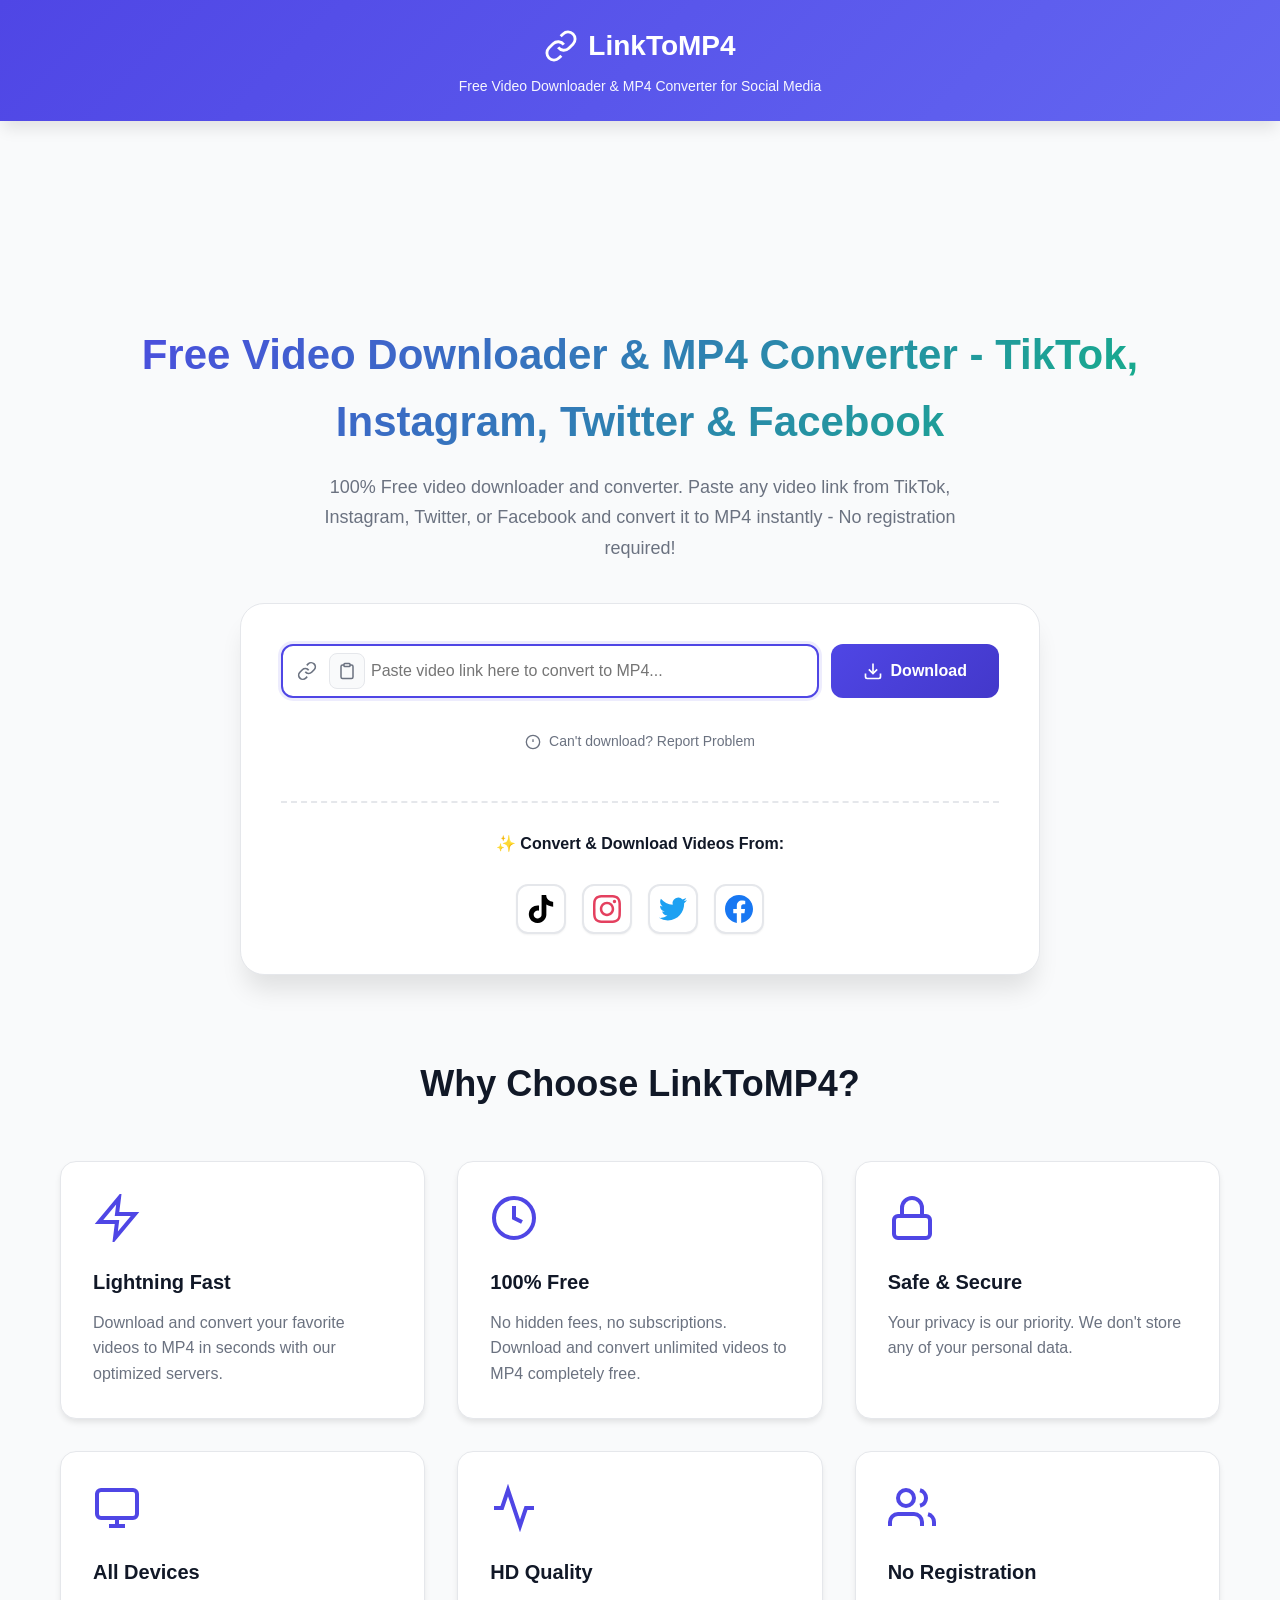
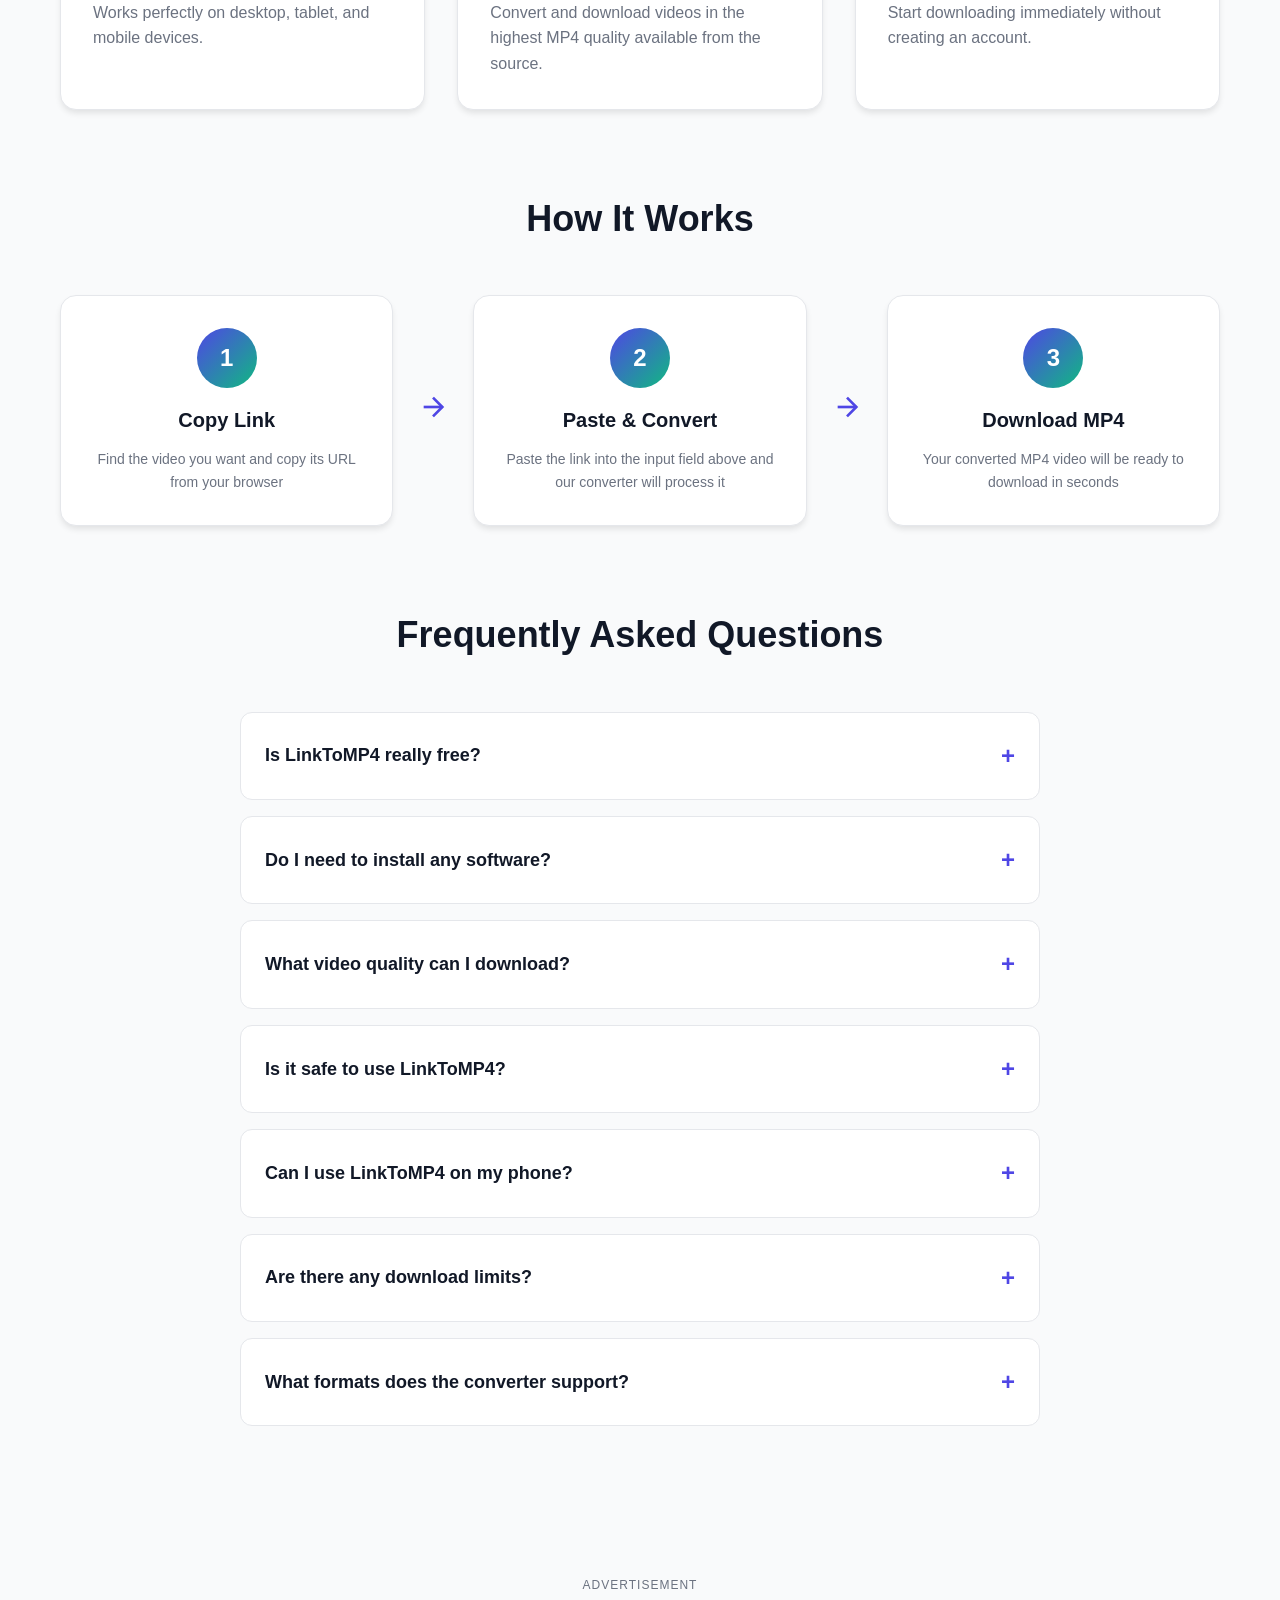
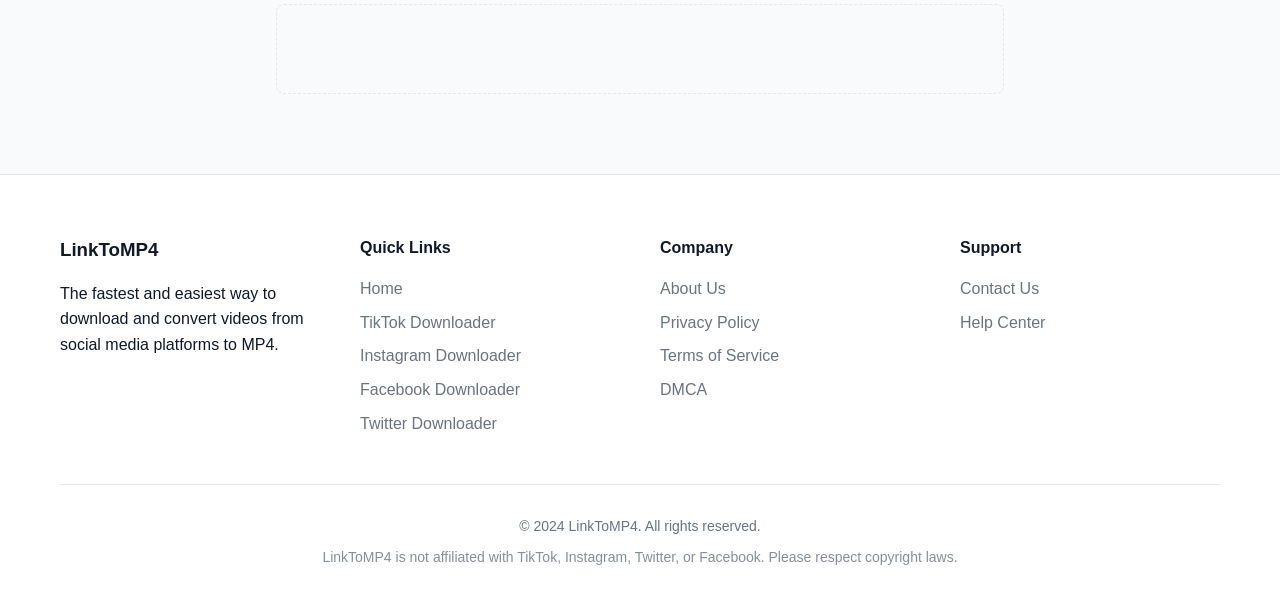
==== commit 46100db3: "add advs" ====
--- a/index.html
+++ b/index.html
@@ -256,7 +256,7 @@
 
     
     <!-- Top Ad Space -->
-    <div class="ad-container ad-top" role="complementary" aria-label="Advertisement">
+    <div class="ad-container ad-banner ad-top" role="complementary" aria-label="Advertisement">
         <!-- <div class="ad-label">Advertisement</div>
         <div class="ad-space ad-horizontal">
             728x90 Leaderboard Ad
--- a/style.css
+++ b/style.css
@@ -29,6 +29,9 @@
     overflow-x: hidden;
 }
 
+.ad-banner.ad-top {
+    height: 90px;
+}
 .container {
     max-width: 1200px;
     margin: 0 auto;
@@ -578,6 +581,9 @@
 
 /* Responsive Design */
 @media (max-width: 768px) {
+    .ad-banner.ad-top {
+        height: 50px;
+    }
     .header {
         padding: 20px 0;
     }
--- a/style.css
+++ b/style.css
@@ -29,6 +29,9 @@
     overflow-x: hidden;
 }
 
+.ad-banner.ad-top {
+    height: 90px;
+}
 .container {
     max-width: 1200px;
     margin: 0 auto;
@@ -578,6 +581,9 @@
 
 /* Responsive Design */
 @media (max-width: 768px) {
+    .ad-banner.ad-top {
+        height: 50px;
+    }
     .header {
         padding: 20px 0;
     }
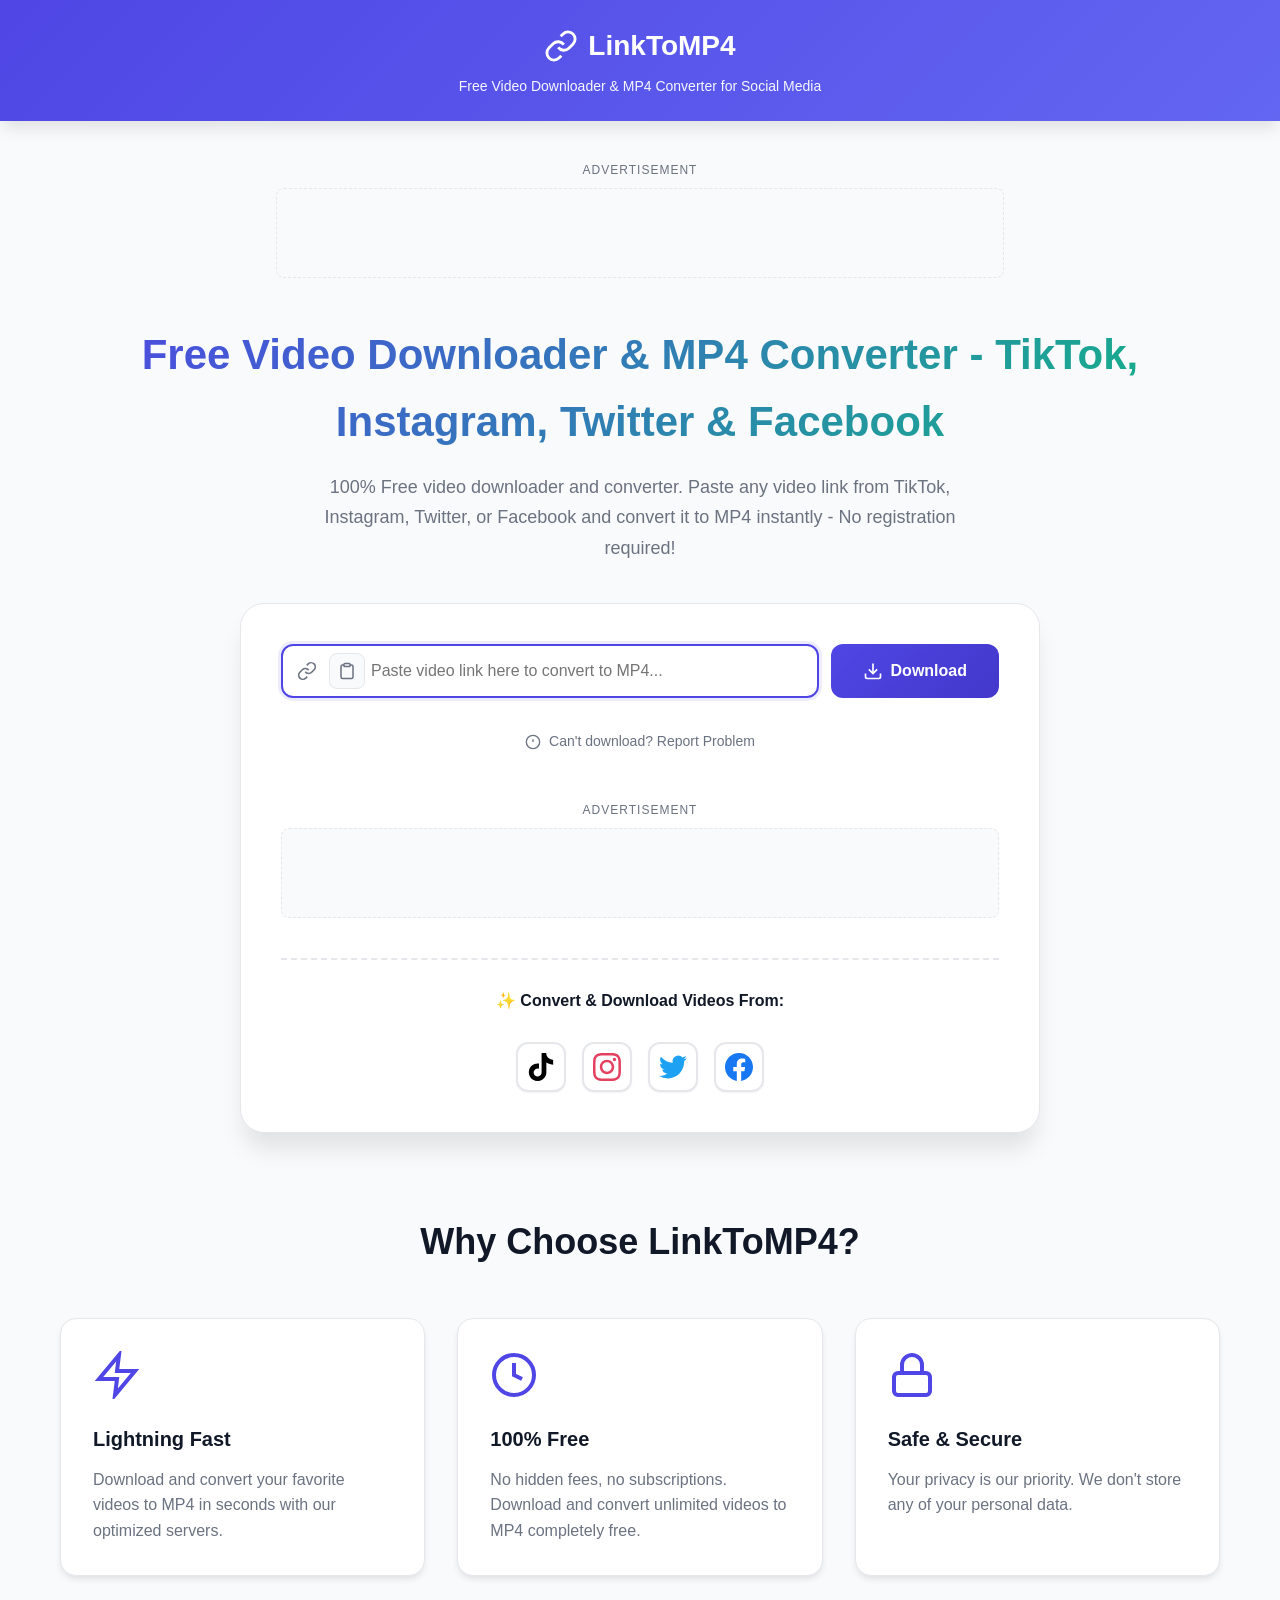
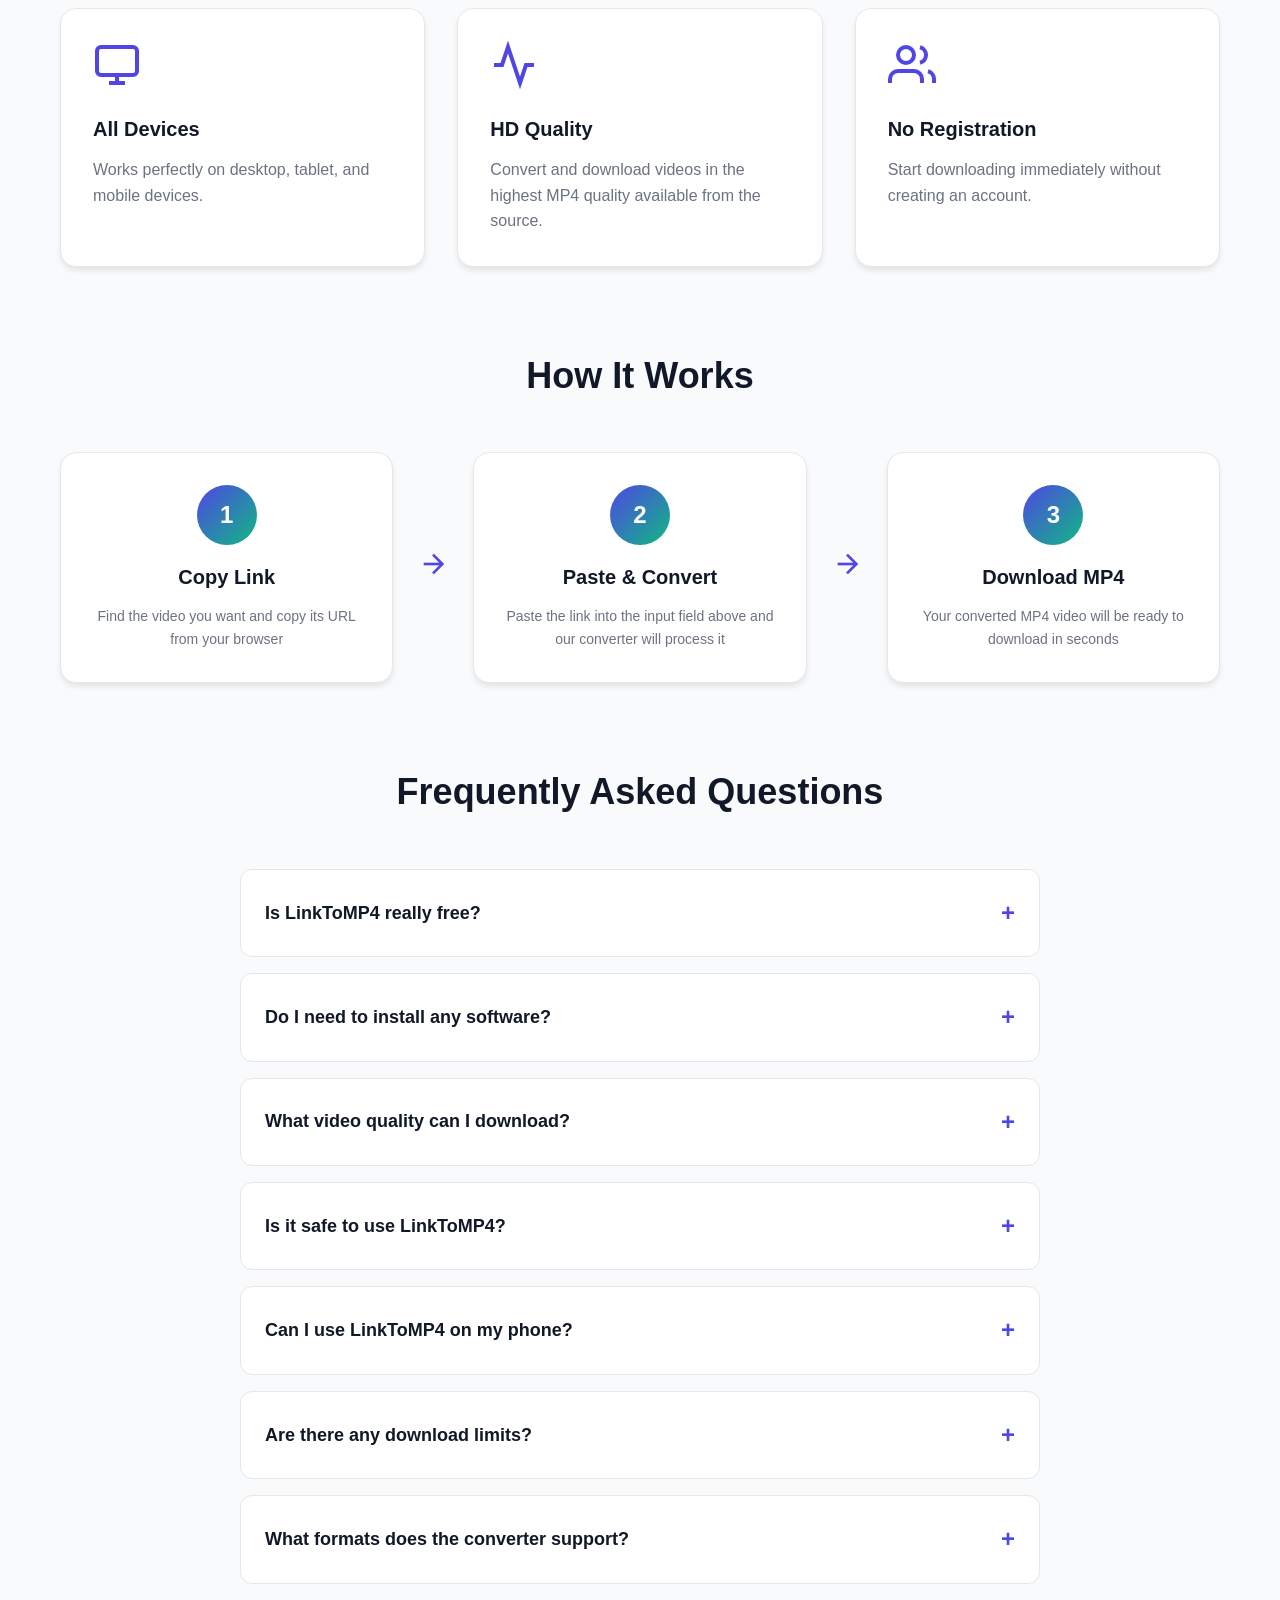
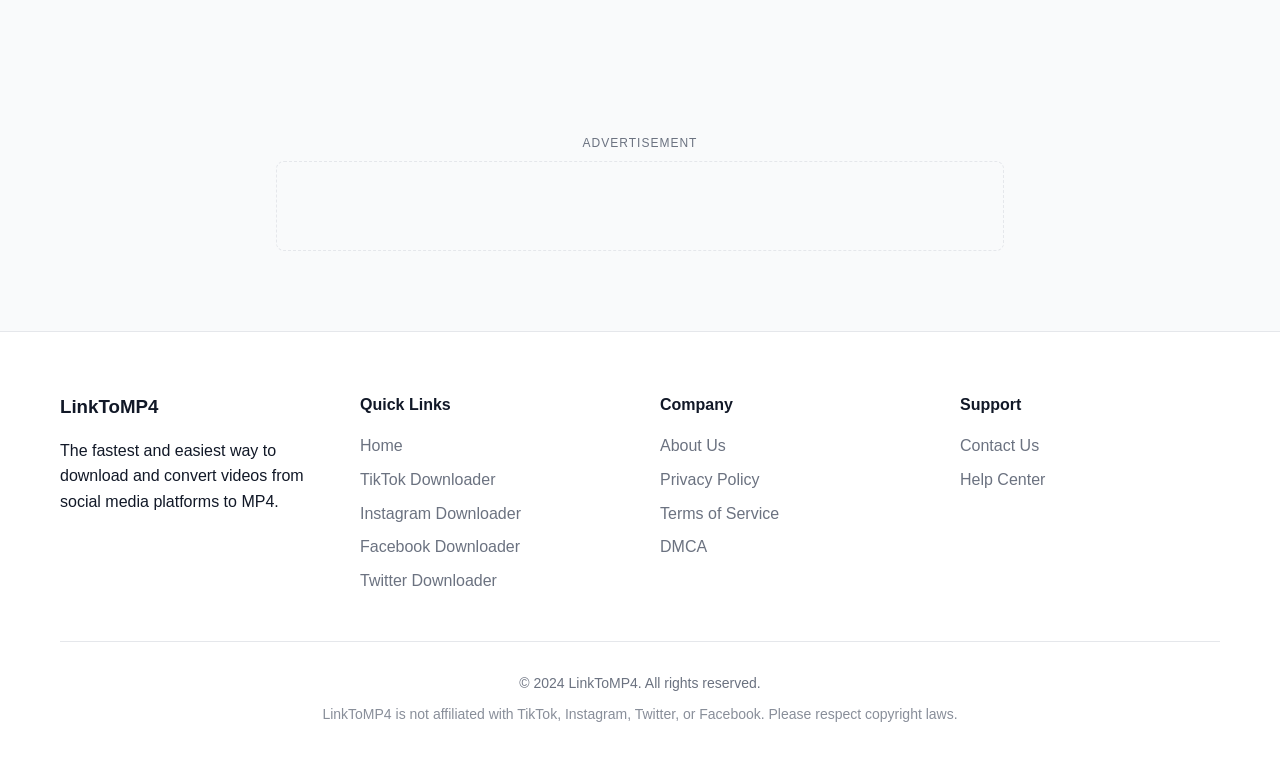
==== commit 71795d5d: "remove ads" ====
--- a/index.html
+++ b/index.html
@@ -257,62 +257,10 @@
     
     <!-- Top Ad Space -->
     <div class="ad-container ad-banner ad-top" role="complementary" aria-label="Advertisement">
-        <!-- <div class="ad-label">Advertisement</div>
+        <div class="ad-label">Advertisement</div>
         <div class="ad-space ad-horizontal">
-            728x90 Leaderboard Ad
-        </div> -->
-        <div id="adsterra-banner" style="text-align: center; margin: 20px 0;"></div>
-
-        <script>
-            document.addEventListener('DOMContentLoaded', function() {
-                var banner = document.getElementById('adsterra-banner');
-                
-                // التحقق من نوع الجهاز
-                var isMobile = window.innerWidth <= 768;
-                
-                // إنشاء السكريبت الأول (الإعدادات)
-                var configScript = document.createElement('script');
-                configScript.type = 'text/javascript';
-                
-                if (isMobile) {
-                    // إعلان الموبايل
-                    configScript.innerHTML = `
-                        atOptions = {
-                            'key' : '5cd9e7316203b2efabc2739a932c6b4c',
-                            'format' : 'iframe',
-                            'height' : 50,
-                            'width' : 320,
-                            'params' : {}
-                        };
-                    `;
-                } else {
-                    // إعلان الديسكتوب
-                    configScript.innerHTML = `
-                        atOptions = {
-                            'key' : 'ed7094f61675be2ef3c3edbad1d8afe9',
-                            'format' : 'iframe',
-                            'height' : 90,
-                            'width' : 728,
-                            'params' : {}
-                        };
-                    `;
-                }
-                
-                banner.appendChild(configScript);
-                
-                // إنشاء السكريبت التاني (الـ invoke)
-                var invokeScript = document.createElement('script');
-                invokeScript.type = 'text/javascript';
-                
-                if (isMobile) {
-                    invokeScript.src = '//www.highperformanceformat.com/5cd9e7316203b2efabc2739a932c6b4c/invoke.js';
-                } else {
-                    invokeScript.src = '//www.highperformanceformat.com/ed7094f61675be2ef3c3edbad1d8afe9/invoke.js';
-                }
-                
-                banner.appendChild(invokeScript);
-            });
-        </script>
+            <!-- 728x90 Leaderboard Ad -->
+        </div>
     </div>
 
 
@@ -389,28 +337,10 @@
                 
                 <!-- Middle Ad Space -->
                 <div class="ad-container ad-middle" role="complementary" aria-label="Advertisement">
-                    <!-- <div class="ad-label">Advertisement</div>
+                    <div class="ad-label">Advertisement</div>
                     <div class="ad-space ad-horizontal">
-                        728x90 Leaderboard Ad
-                    </div> -->
-                    <div id="ad-placement"></div>
-    
-                    <!-- السكريبت -->
-                    <script>
-                        document.addEventListener('DOMContentLoaded', function() {
-                            // إنشاء الـ div
-                            var containerDiv = document.createElement('div');
-                            containerDiv.id = 'container-f9ae061ae442ad60847ceea9b7570912';
-                            document.getElementById('ad-placement').appendChild(containerDiv);
-                            
-                            // إنشاء السكريبت
-                            var adScript = document.createElement('script');
-                            adScript.async = true;
-                            adScript.setAttribute('data-cfasync', 'false');
-                            adScript.src = '//pl28129437.effectivegatecpm.com/f9ae061ae442ad60847ceea9b7570912/invoke.js';
-                            document.getElementById('ad-placement').appendChild(adScript);
-                        });
-                    </script>
+                        <!-- 728x90 Leaderboard Ad -->
+                    </div>
                 </div>
     
   
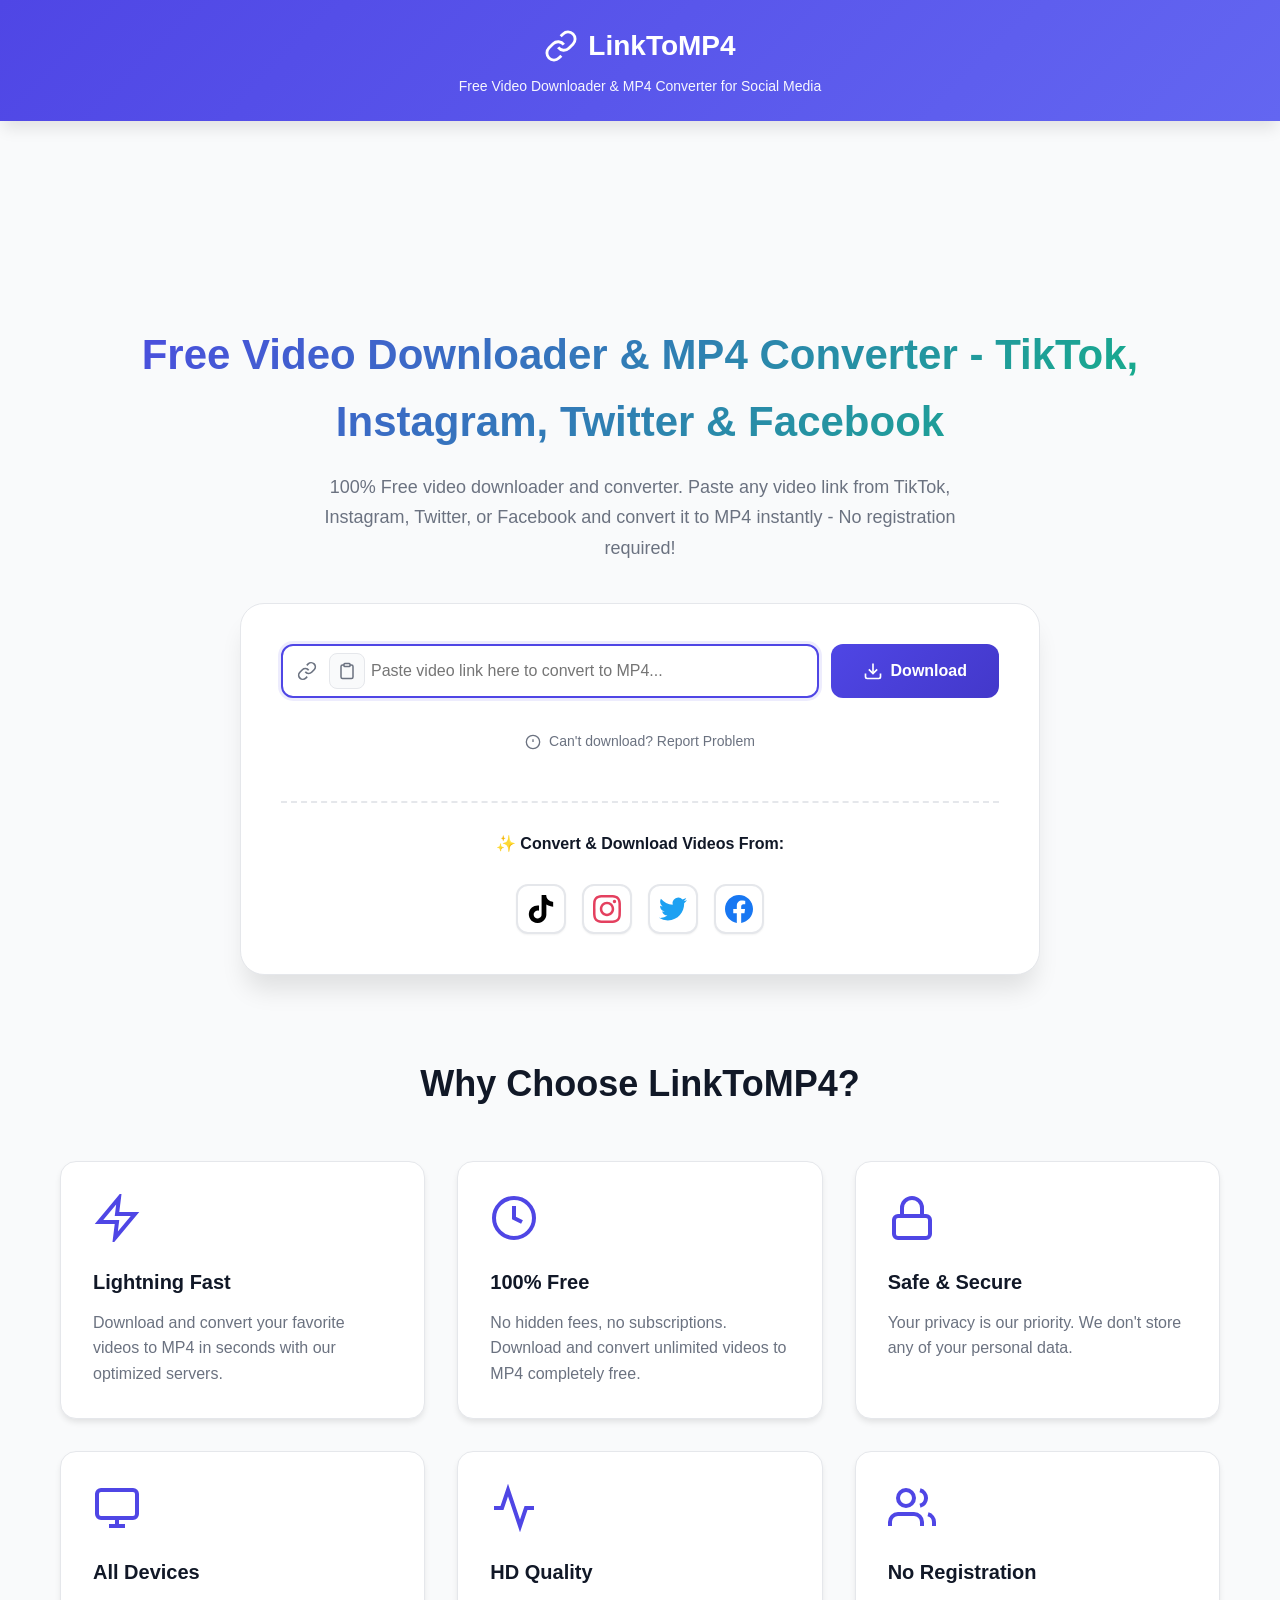
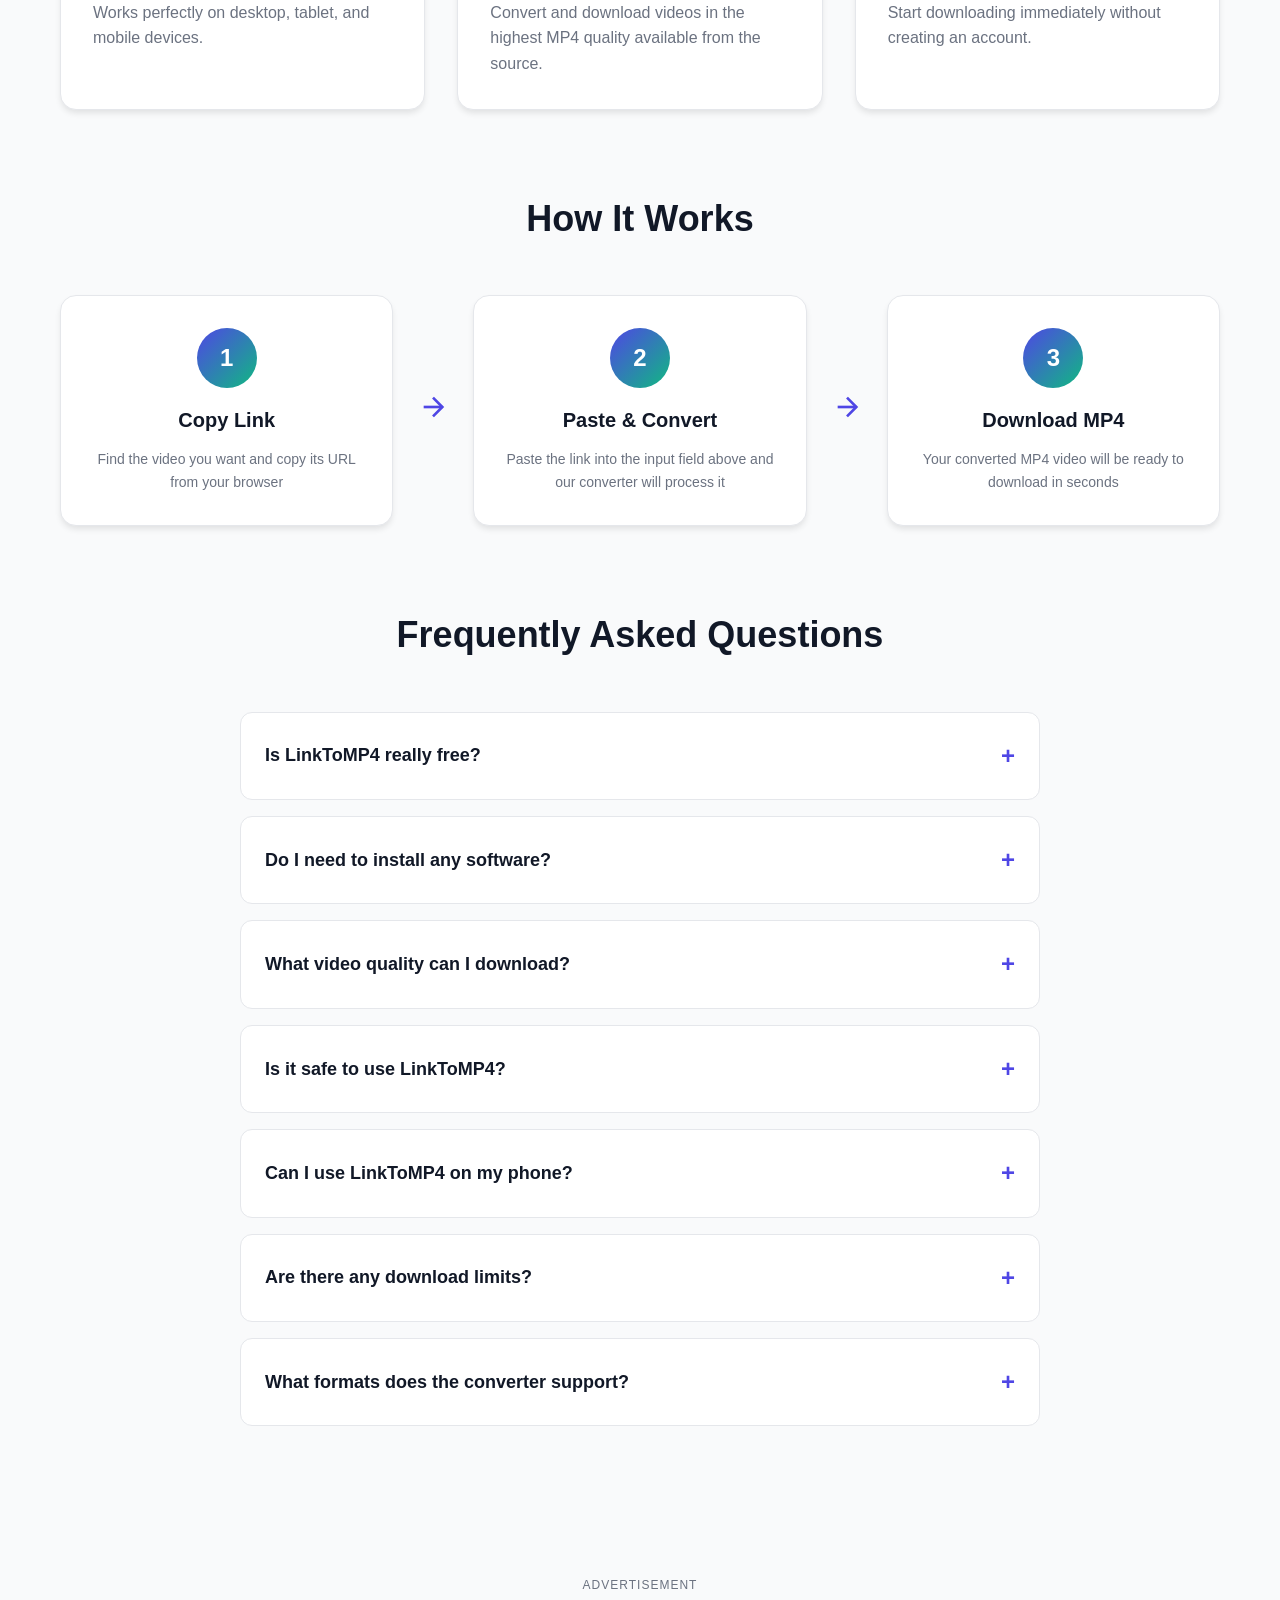
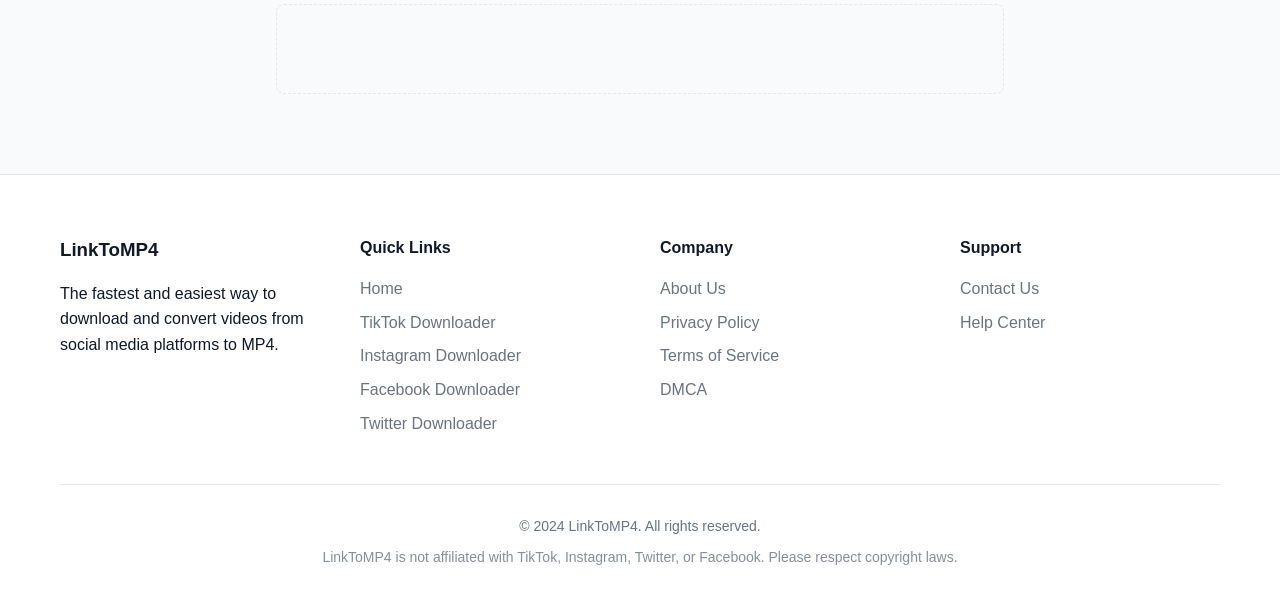
==== commit 4cc9c737: "Revert "remove ads" This reverts commit 71795d5da40ec8d693b0d614e987e3a63ccbf9ed." ====
--- a/index.html
+++ b/index.html
@@ -257,10 +257,62 @@
     
     <!-- Top Ad Space -->
     <div class="ad-container ad-banner ad-top" role="complementary" aria-label="Advertisement">
-        <div class="ad-label">Advertisement</div>
+        <!-- <div class="ad-label">Advertisement</div>
         <div class="ad-space ad-horizontal">
-            <!-- 728x90 Leaderboard Ad -->
-        </div>
+            728x90 Leaderboard Ad
+        </div> -->
+        <div id="adsterra-banner" style="text-align: center; margin: 20px 0;"></div>
+
+        <script>
+            document.addEventListener('DOMContentLoaded', function() {
+                var banner = document.getElementById('adsterra-banner');
+                
+                // التحقق من نوع الجهاز
+                var isMobile = window.innerWidth <= 768;
+                
+                // إنشاء السكريبت الأول (الإعدادات)
+                var configScript = document.createElement('script');
+                configScript.type = 'text/javascript';
+                
+                if (isMobile) {
+                    // إعلان الموبايل
+                    configScript.innerHTML = `
+                        atOptions = {
+                            'key' : '5cd9e7316203b2efabc2739a932c6b4c',
+                            'format' : 'iframe',
+                            'height' : 50,
+                            'width' : 320,
+                            'params' : {}
+                        };
+                    `;
+                } else {
+                    // إعلان الديسكتوب
+                    configScript.innerHTML = `
+                        atOptions = {
+                            'key' : 'ed7094f61675be2ef3c3edbad1d8afe9',
+                            'format' : 'iframe',
+                            'height' : 90,
+                            'width' : 728,
+                            'params' : {}
+                        };
+                    `;
+                }
+                
+                banner.appendChild(configScript);
+                
+                // إنشاء السكريبت التاني (الـ invoke)
+                var invokeScript = document.createElement('script');
+                invokeScript.type = 'text/javascript';
+                
+                if (isMobile) {
+                    invokeScript.src = '//www.highperformanceformat.com/5cd9e7316203b2efabc2739a932c6b4c/invoke.js';
+                } else {
+                    invokeScript.src = '//www.highperformanceformat.com/ed7094f61675be2ef3c3edbad1d8afe9/invoke.js';
+                }
+                
+                banner.appendChild(invokeScript);
+            });
+        </script>
     </div>
 
 
@@ -337,10 +389,28 @@
                 
                 <!-- Middle Ad Space -->
                 <div class="ad-container ad-middle" role="complementary" aria-label="Advertisement">
-                    <div class="ad-label">Advertisement</div>
+                    <!-- <div class="ad-label">Advertisement</div>
                     <div class="ad-space ad-horizontal">
-                        <!-- 728x90 Leaderboard Ad -->
-                    </div>
+                        728x90 Leaderboard Ad
+                    </div> -->
+                    <div id="ad-placement"></div>
+    
+                    <!-- السكريبت -->
+                    <script>
+                        document.addEventListener('DOMContentLoaded', function() {
+                            // إنشاء الـ div
+                            var containerDiv = document.createElement('div');
+                            containerDiv.id = 'container-f9ae061ae442ad60847ceea9b7570912';
+                            document.getElementById('ad-placement').appendChild(containerDiv);
+                            
+                            // إنشاء السكريبت
+                            var adScript = document.createElement('script');
+                            adScript.async = true;
+                            adScript.setAttribute('data-cfasync', 'false');
+                            adScript.src = '//pl28129437.effectivegatecpm.com/f9ae061ae442ad60847ceea9b7570912/invoke.js';
+                            document.getElementById('ad-placement').appendChild(adScript);
+                        });
+                    </script>
                 </div>
     
   
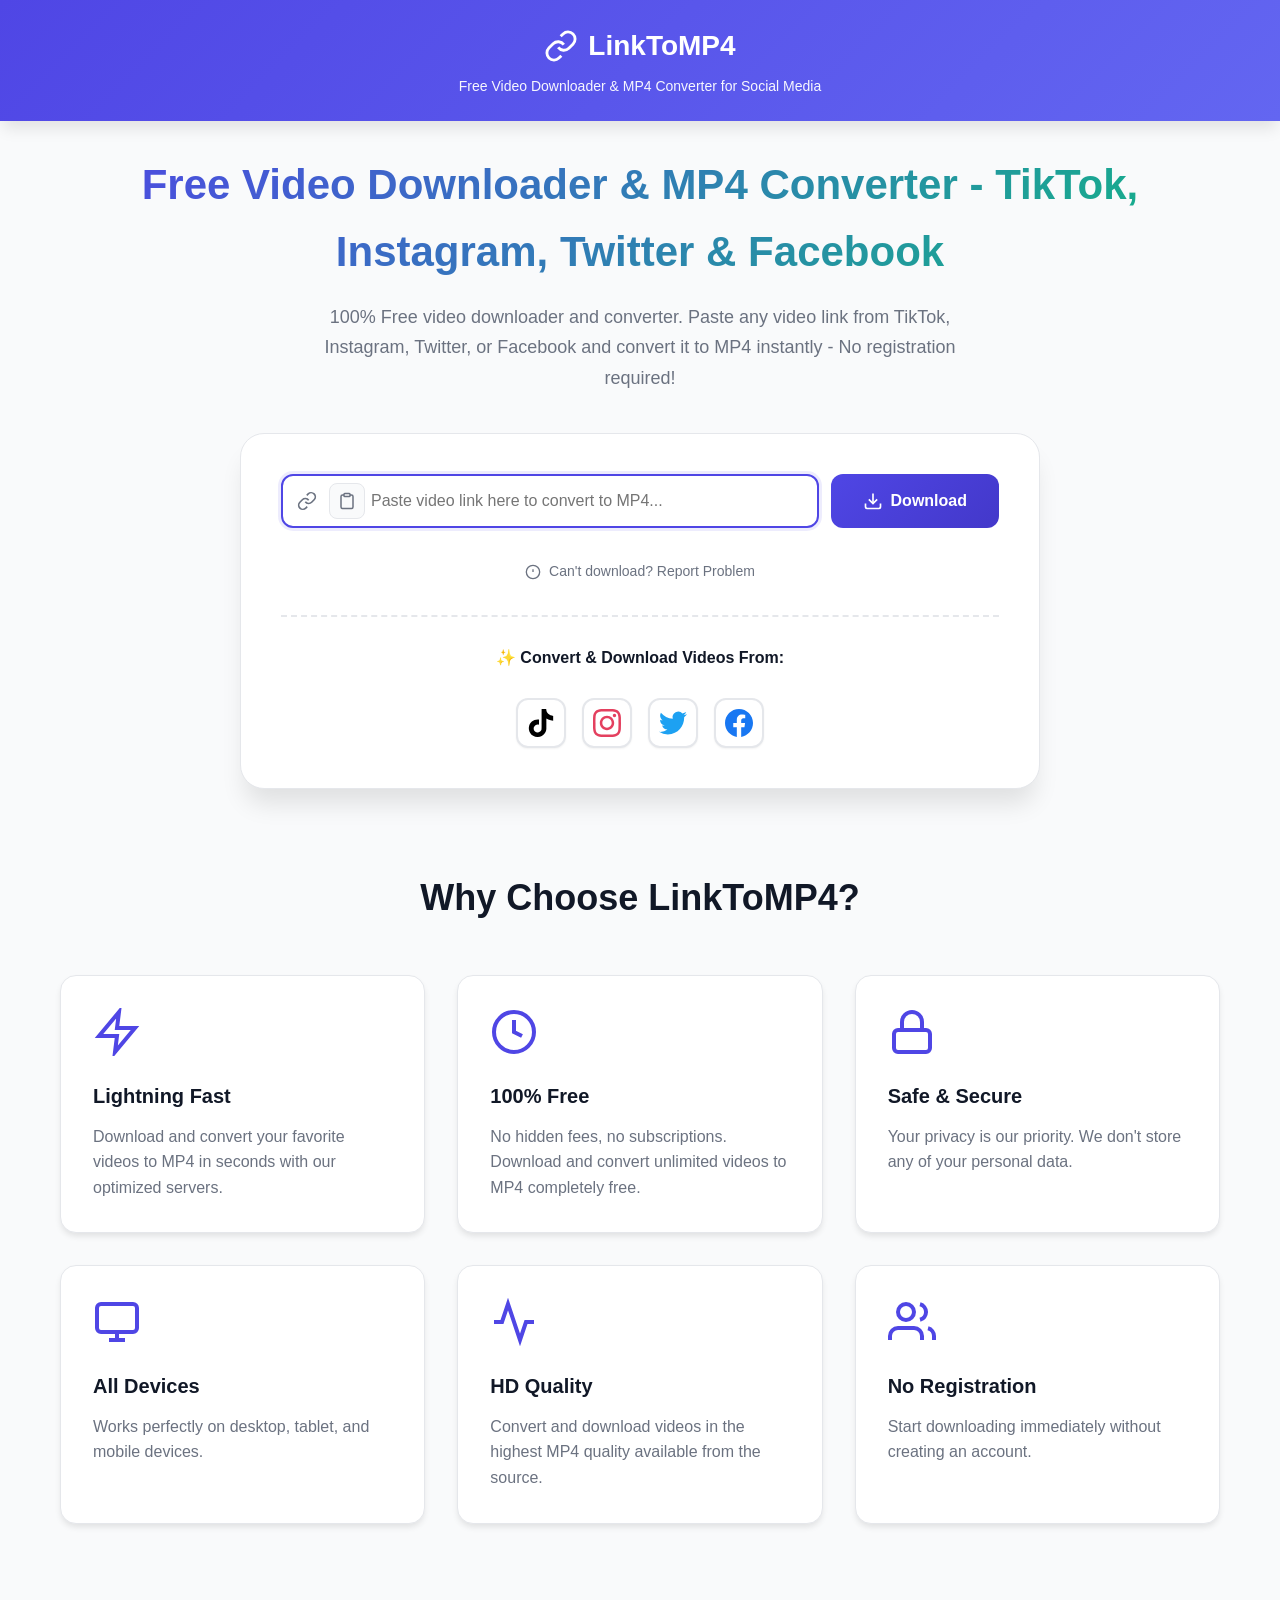
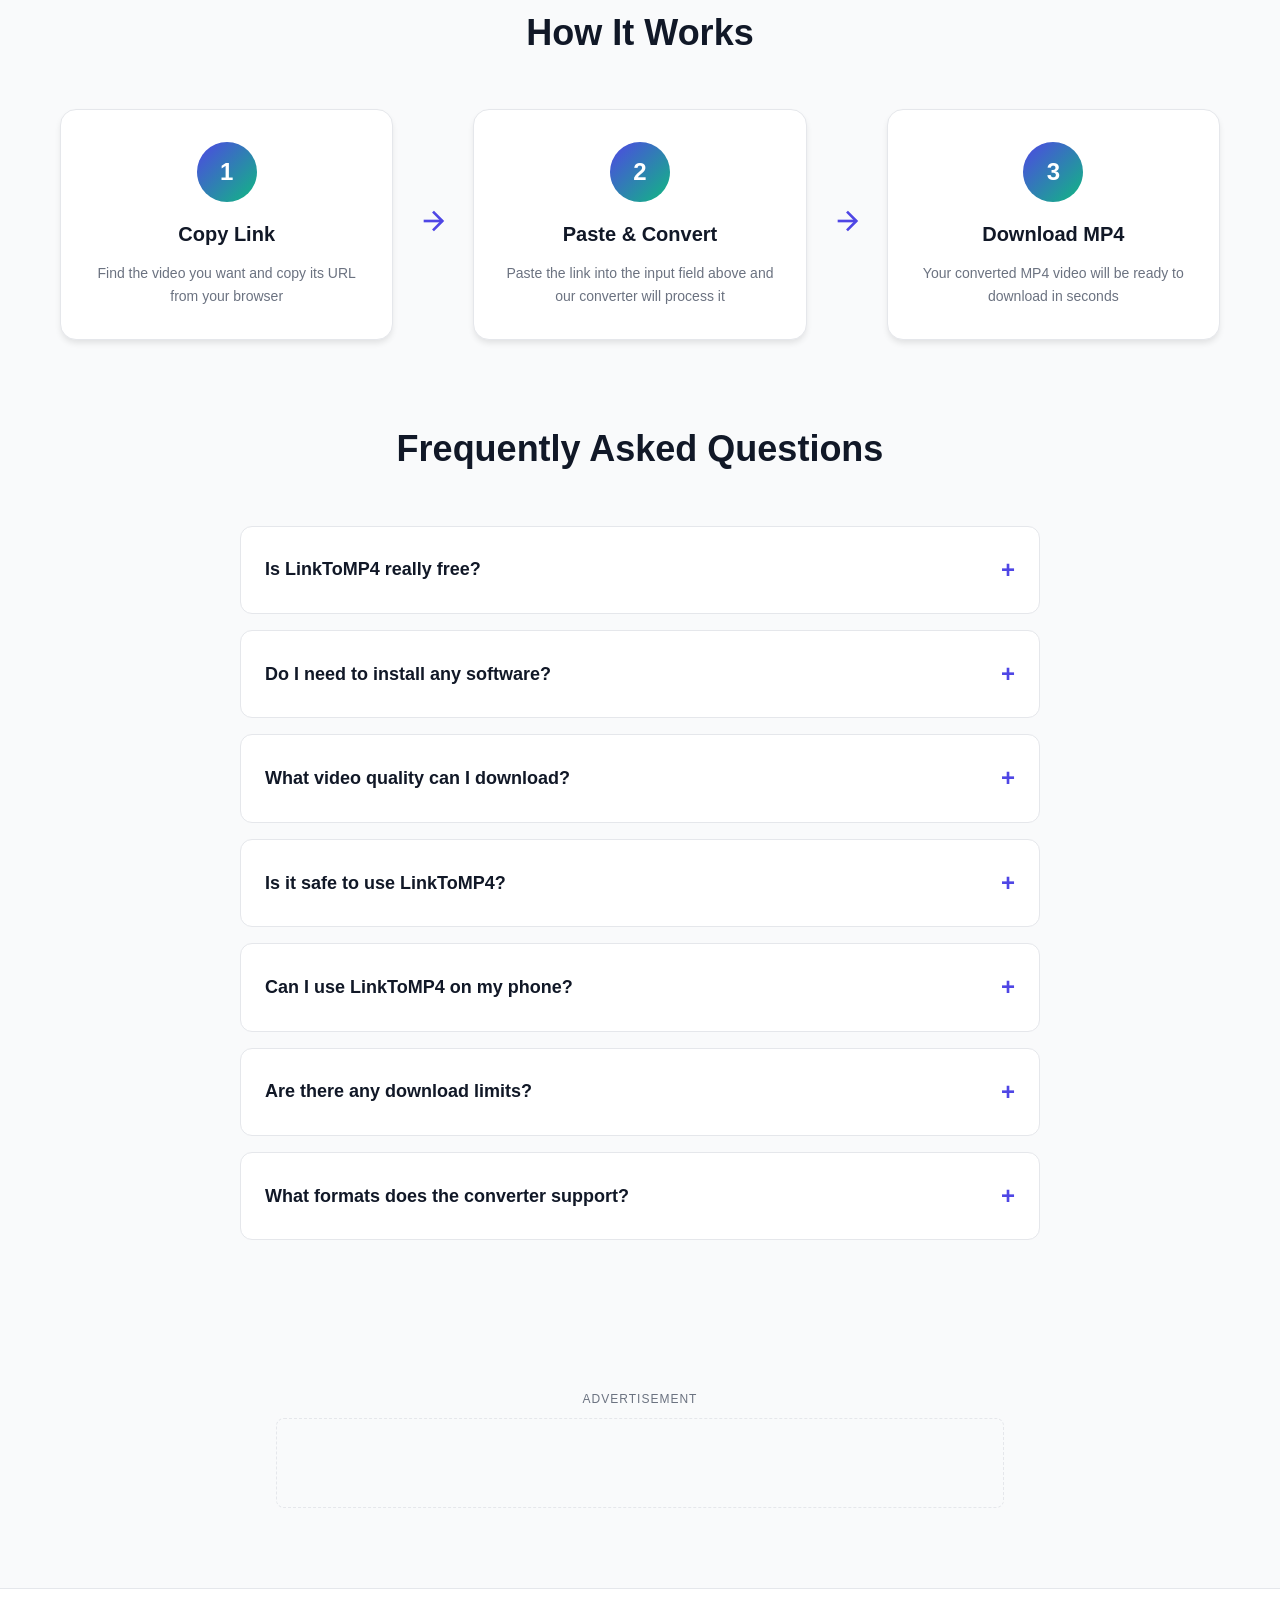
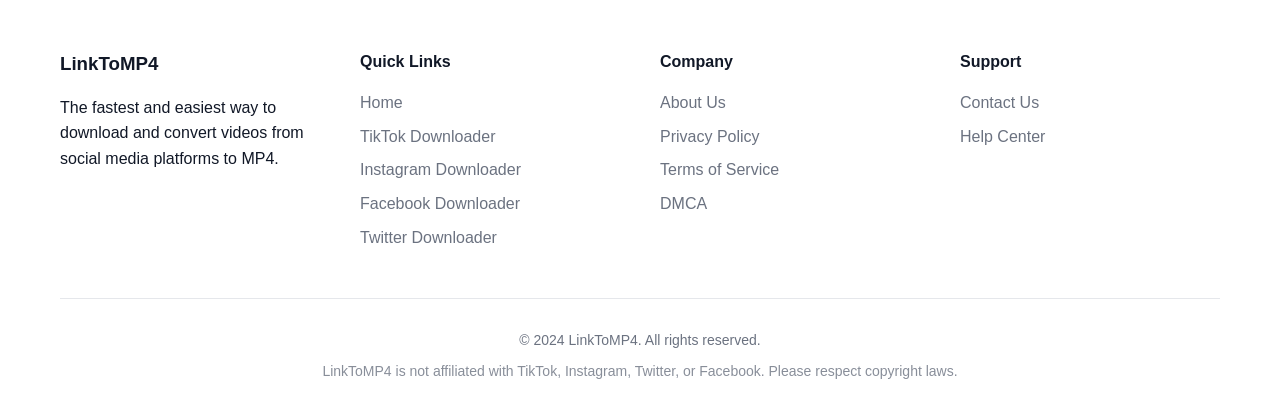
==== commit 99933b14: "Update index.html Remove ads" ====
--- a/index.html
+++ b/index.html
@@ -256,65 +256,7 @@
 
     
     <!-- Top Ad Space -->
-    <div class="ad-container ad-banner ad-top" role="complementary" aria-label="Advertisement">
-        <!-- <div class="ad-label">Advertisement</div>
-        <div class="ad-space ad-horizontal">
-            728x90 Leaderboard Ad
-        </div> -->
-        <div id="adsterra-banner" style="text-align: center; margin: 20px 0;"></div>
-
-        <script>
-            document.addEventListener('DOMContentLoaded', function() {
-                var banner = document.getElementById('adsterra-banner');
-                
-                // التحقق من نوع الجهاز
-                var isMobile = window.innerWidth <= 768;
-                
-                // إنشاء السكريبت الأول (الإعدادات)
-                var configScript = document.createElement('script');
-                configScript.type = 'text/javascript';
-                
-                if (isMobile) {
-                    // إعلان الموبايل
-                    configScript.innerHTML = `
-                        atOptions = {
-                            'key' : '5cd9e7316203b2efabc2739a932c6b4c',
-                            'format' : 'iframe',
-                            'height' : 50,
-                            'width' : 320,
-                            'params' : {}
-                        };
-                    `;
-                } else {
-                    // إعلان الديسكتوب
-                    configScript.innerHTML = `
-                        atOptions = {
-                            'key' : 'ed7094f61675be2ef3c3edbad1d8afe9',
-                            'format' : 'iframe',
-                            'height' : 90,
-                            'width' : 728,
-                            'params' : {}
-                        };
-                    `;
-                }
-                
-                banner.appendChild(configScript);
-                
-                // إنشاء السكريبت التاني (الـ invoke)
-                var invokeScript = document.createElement('script');
-                invokeScript.type = 'text/javascript';
-                
-                if (isMobile) {
-                    invokeScript.src = '//www.highperformanceformat.com/5cd9e7316203b2efabc2739a932c6b4c/invoke.js';
-                } else {
-                    invokeScript.src = '//www.highperformanceformat.com/ed7094f61675be2ef3c3edbad1d8afe9/invoke.js';
-                }
-                
-                banner.appendChild(invokeScript);
-            });
-        </script>
-    </div>
-
+    
 
 
     <!-- Main Content -->
@@ -387,31 +329,7 @@
 
 
                 
-                <!-- Middle Ad Space -->
-                <div class="ad-container ad-middle" role="complementary" aria-label="Advertisement">
-                    <!-- <div class="ad-label">Advertisement</div>
-                    <div class="ad-space ad-horizontal">
-                        728x90 Leaderboard Ad
-                    </div> -->
-                    <div id="ad-placement"></div>
-    
-                    <!-- السكريبت -->
-                    <script>
-                        document.addEventListener('DOMContentLoaded', function() {
-                            // إنشاء الـ div
-                            var containerDiv = document.createElement('div');
-                            containerDiv.id = 'container-f9ae061ae442ad60847ceea9b7570912';
-                            document.getElementById('ad-placement').appendChild(containerDiv);
-                            
-                            // إنشاء السكريبت
-                            var adScript = document.createElement('script');
-                            adScript.async = true;
-                            adScript.setAttribute('data-cfasync', 'false');
-                            adScript.src = '//pl28129437.effectivegatecpm.com/f9ae061ae442ad60847ceea9b7570912/invoke.js';
-                            document.getElementById('ad-placement').appendChild(adScript);
-                        });
-                    </script>
-                </div>
+                
     
   
                     <!-- Supported Platforms -->
@@ -864,4 +782,4 @@
         });
     </script>
 </body>
-</html>+</html>
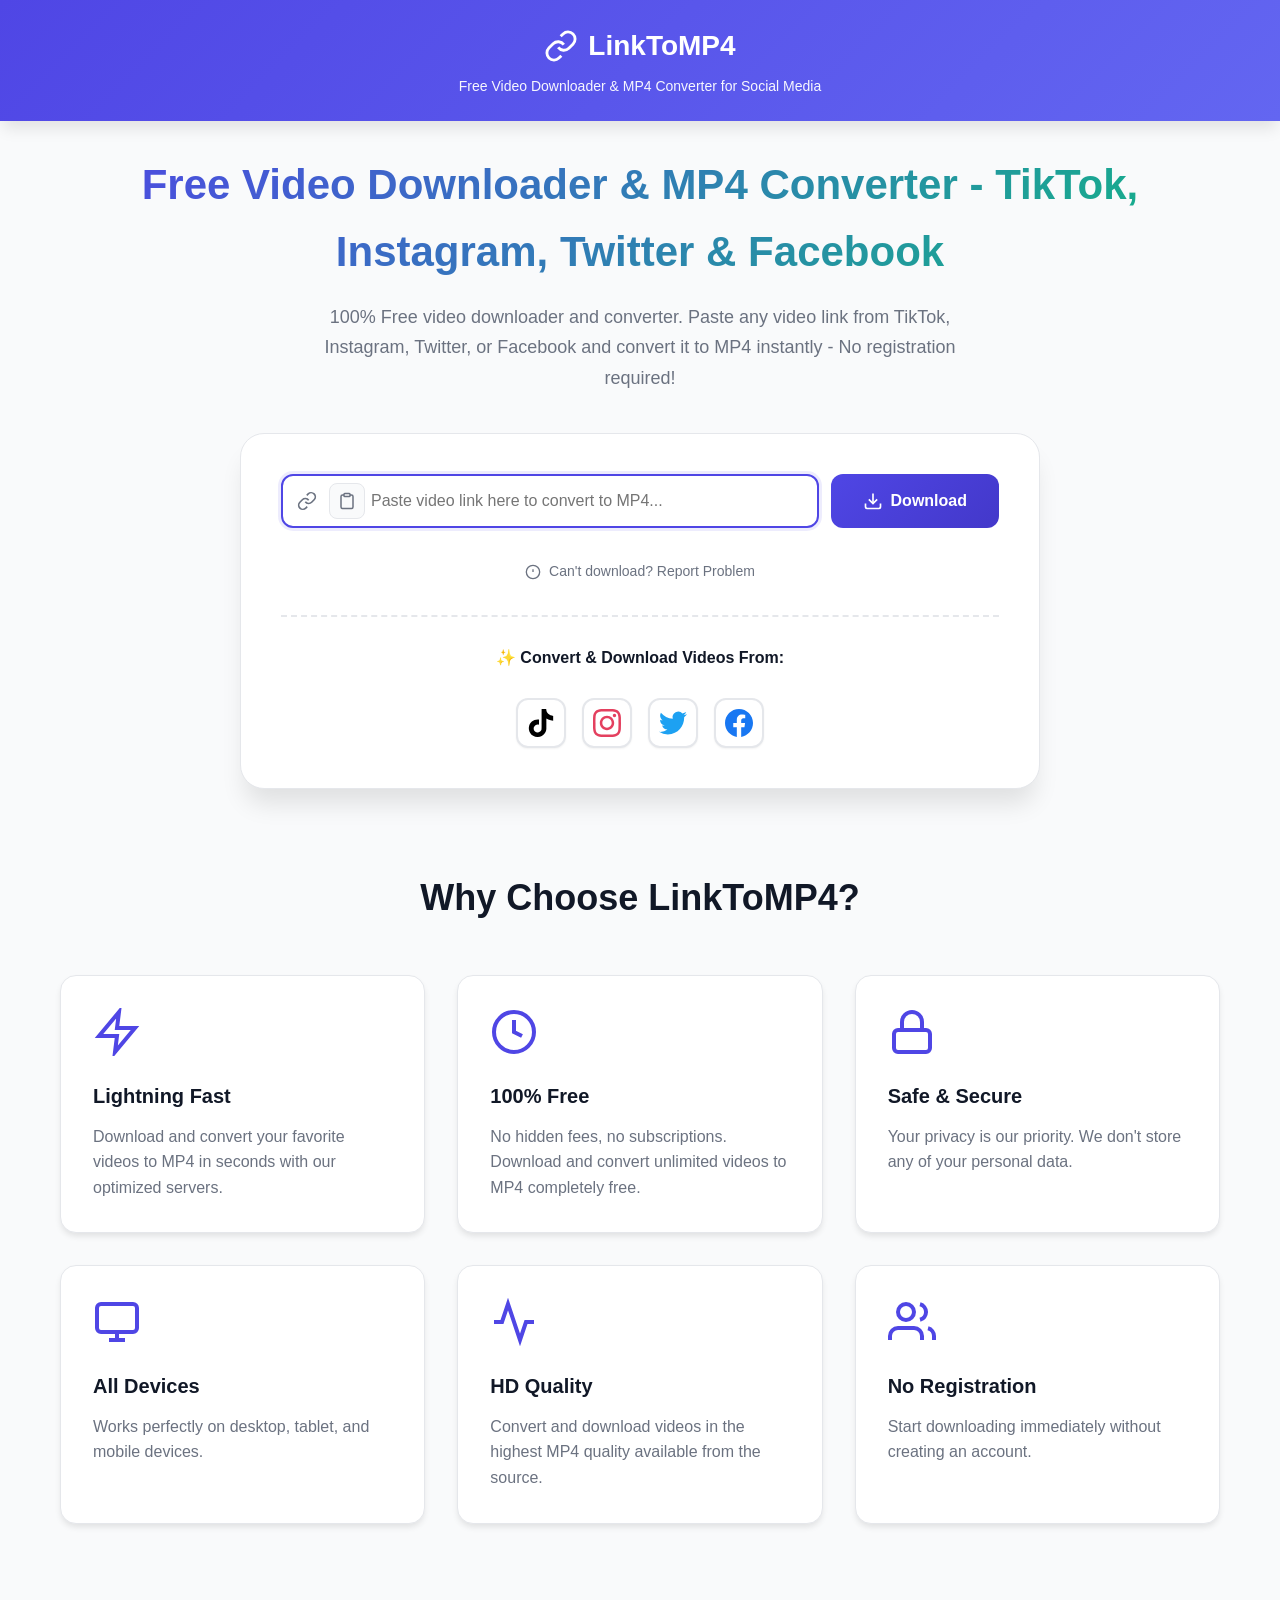
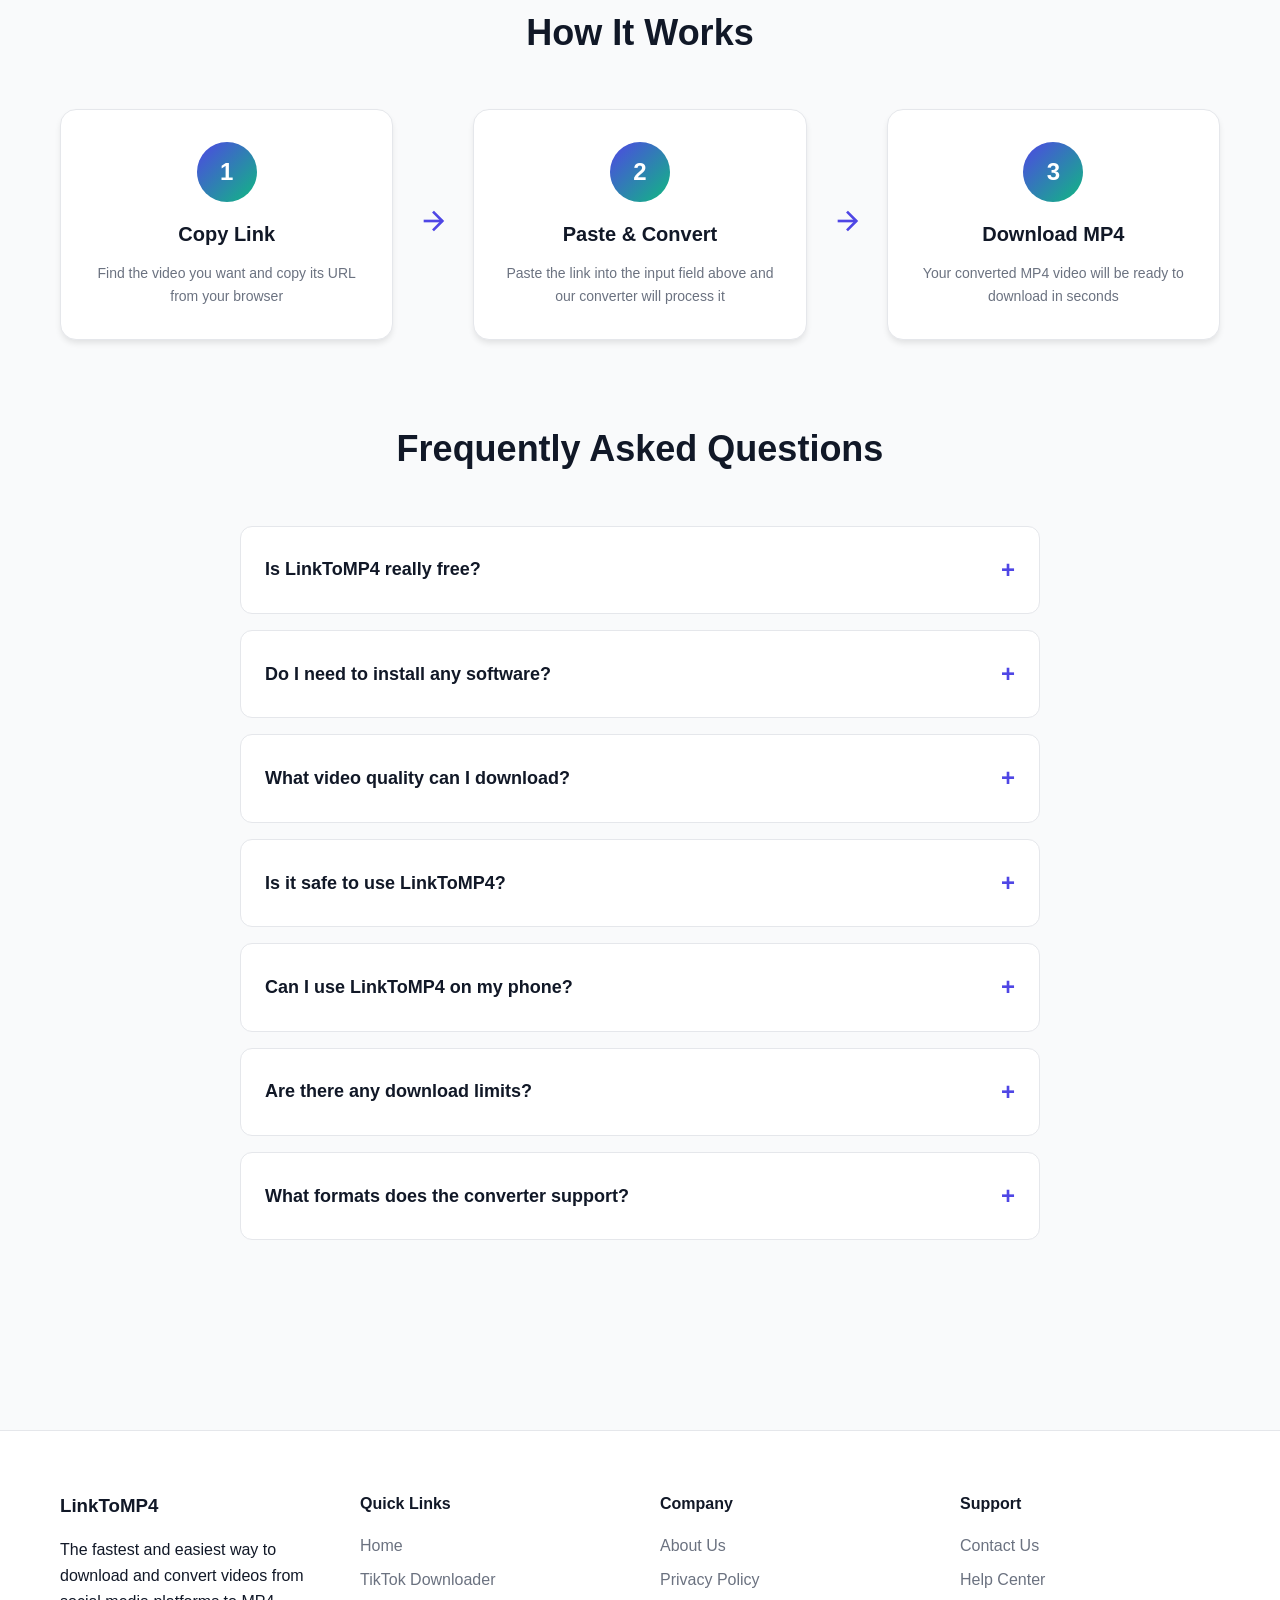
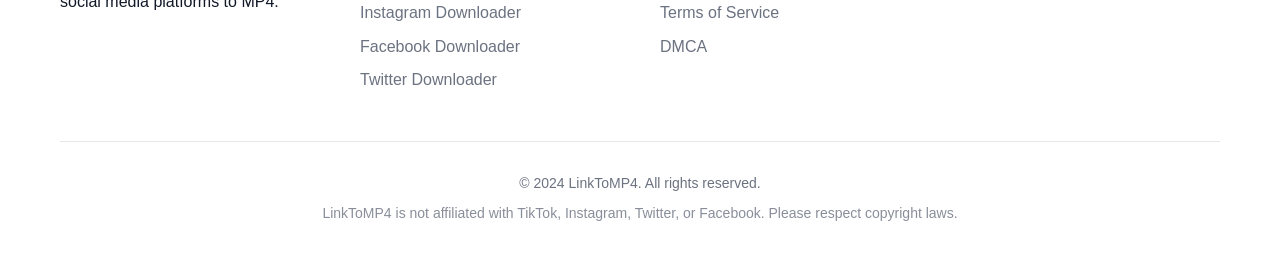
==== commit 7c070b06: "Update index.html" ====
--- a/index.html
+++ b/index.html
@@ -496,13 +496,6 @@
         </div>
     </main>
 
-    <!-- Bottom Ad Space -->
-    <div class="ad-container ad-bottom" role="complementary" aria-label="Advertisement">
-        <div class="ad-label">Advertisement</div>
-        <div class="ad-space ad-horizontal">
-            <!-- 728x90 Leaderboard Ad -->
-        </div>
-    </div>
 
     <!-- Footer -->
     <footer class="footer" role="contentinfo" itemscope itemtype="https://schema.org/WPFooter">
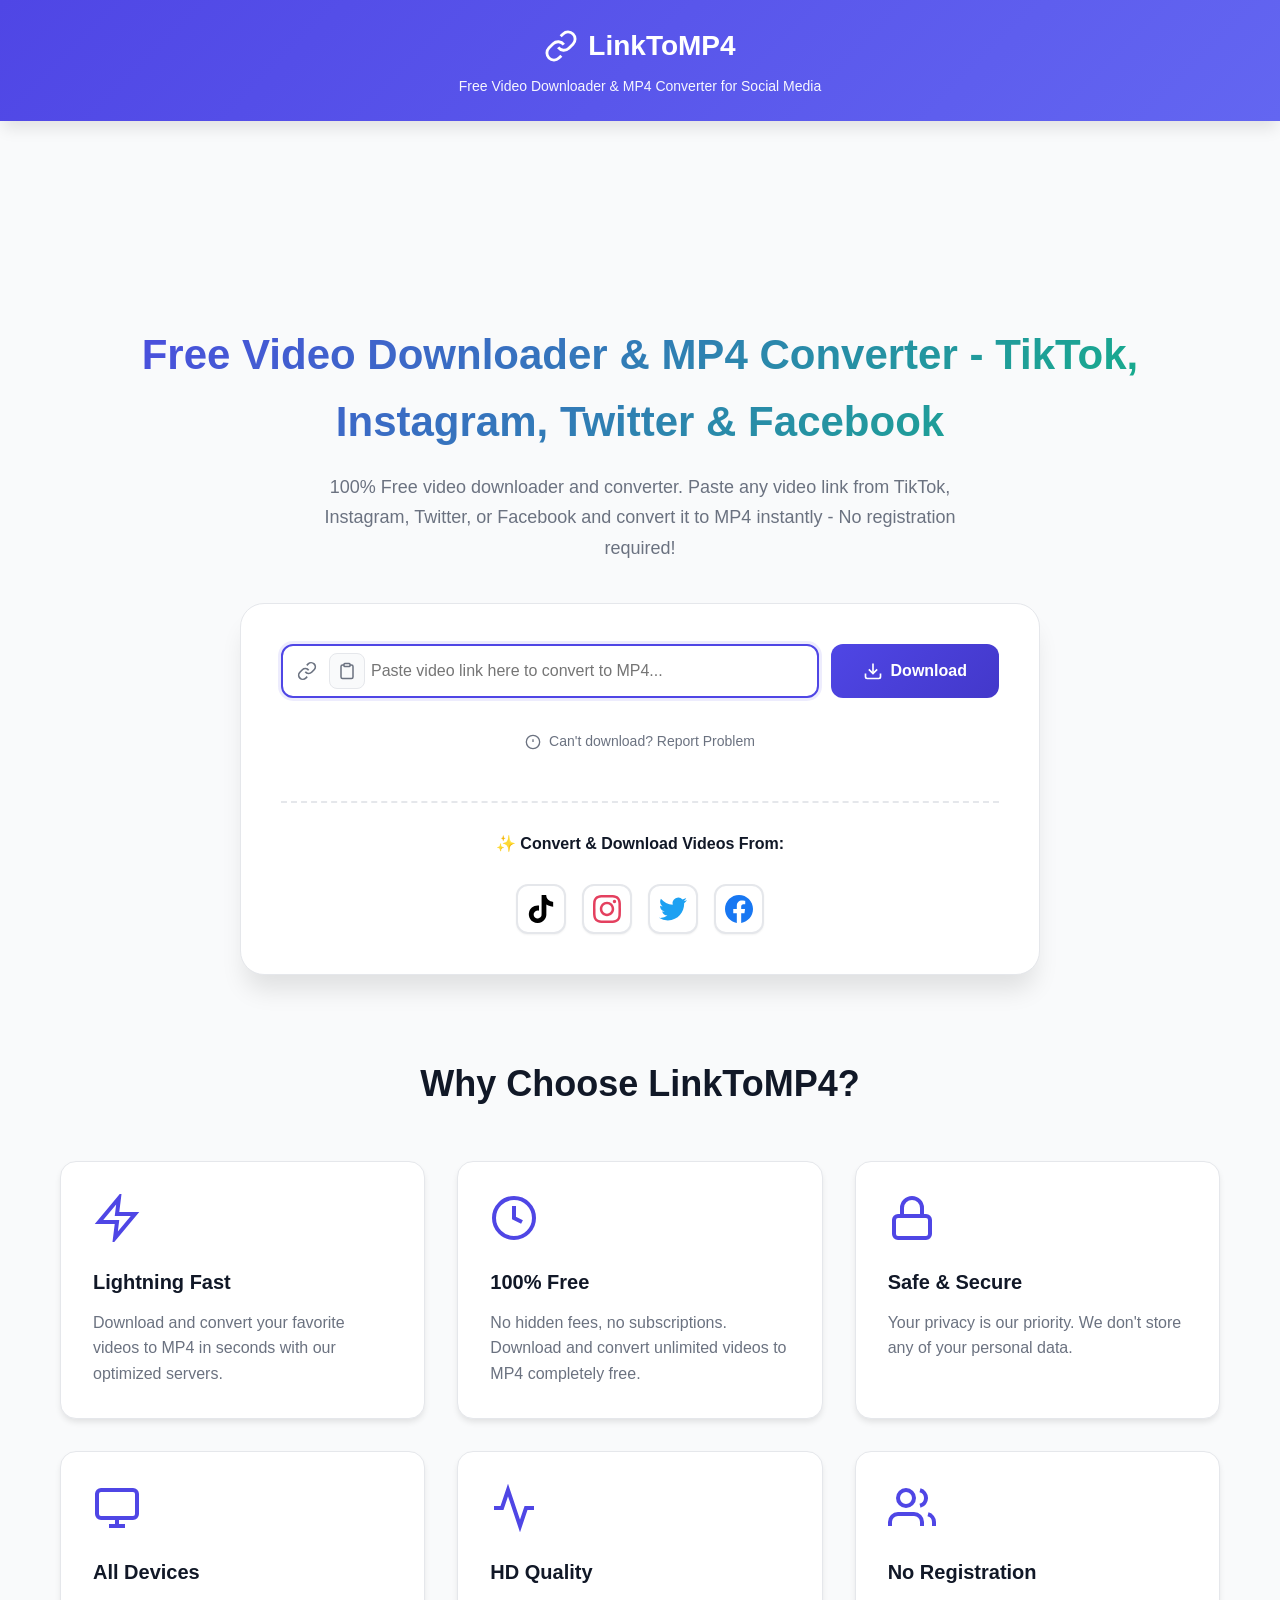
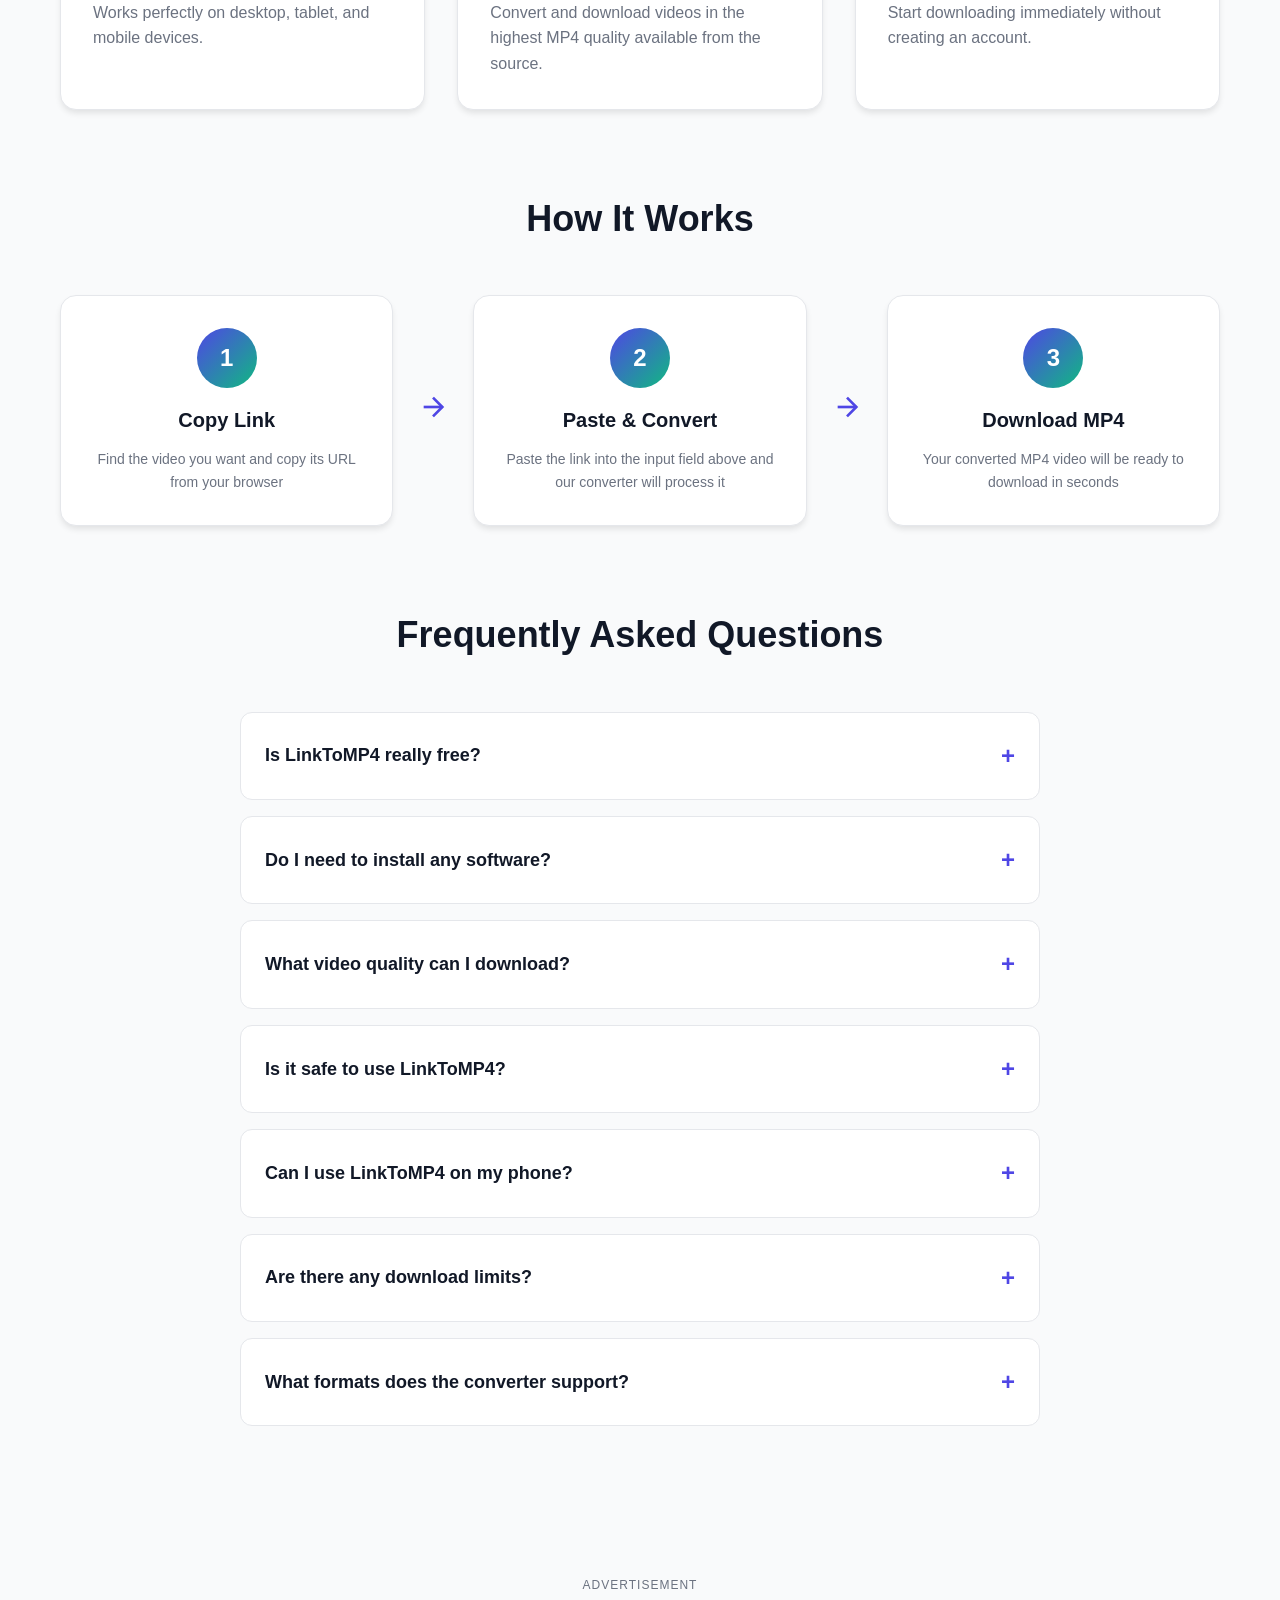
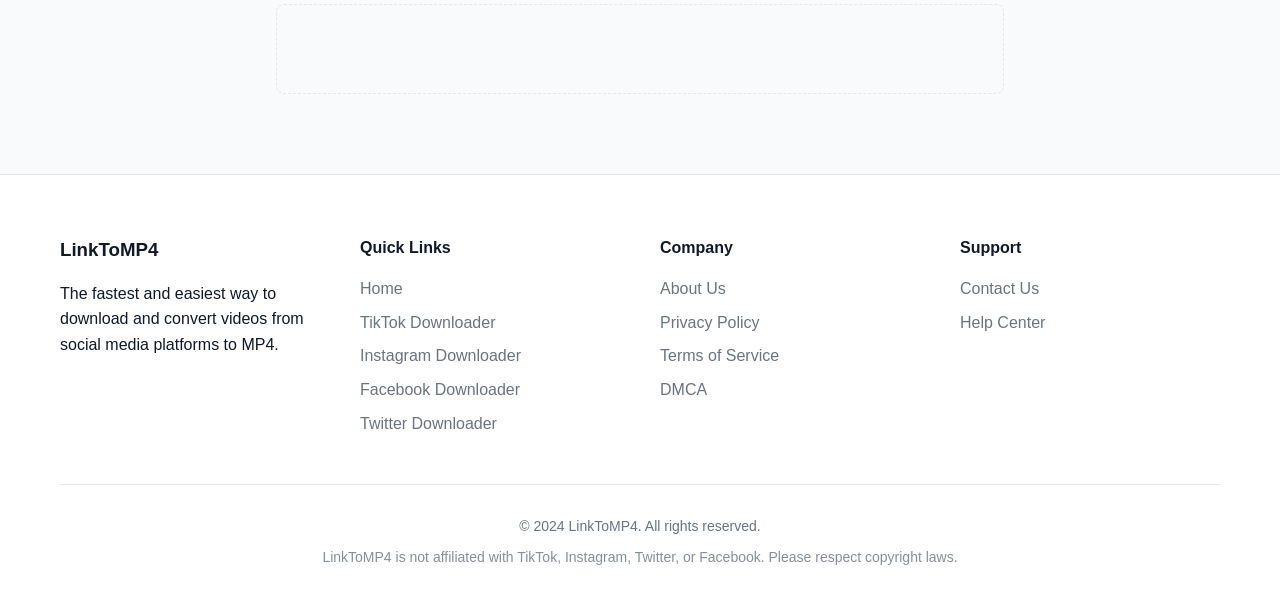
==== commit a679da05: "remove ads" ====
--- a/index.html
+++ b/index.html
@@ -78,10 +78,11 @@
     <meta name="apple-touch-fullscreen" content="yes">
     
     <!-- Favicon & App Icons -->
-    <link rel="icon" type="image/svg+xml" href="favicon.ico">
-    <link rel="icon" type="image/png" sizes="32x32" href="favicon.png">
-    <link rel="apple-touch-icon" sizes="180x180" href="favicon.png">
-    <link rel="shortcut icon" href="favicon.ico">
+    <link rel="icon" type="image/png" href="/favicon-96x96.png" sizes="96x96" />
+    <link rel="icon" type="image/svg+xml" href="/favicon.svg" />
+    <link rel="shortcut icon" href="/favicon.ico" />
+    <link rel="apple-touch-icon" sizes="180x180" href="/apple-touch-icon.png" />
+    <link rel="manifest" href="/site.webmanifest" />
 
     <!-- Schema.org Structured Data - WebApplication -->
     <script type="application/ld+json">
@@ -256,7 +257,16 @@
 
     
     <!-- Top Ad Space -->
-    
+    <div class="ad-container ad-banner ad-top" role="complementary" aria-label="Advertisement">
+        <!-- <div class="ad-label">Advertisement</div>
+        <div class="ad-space ad-horizontal">
+            728x90 Leaderboard Ad
+        </div> -->
+        <div id="adsterra-banner" style="text-align: center; margin: 20px 0;"></div>
+
+
+    </div>
+
 
 
     <!-- Main Content -->
@@ -329,7 +339,31 @@
 
 
                 
-                
+                <!-- Middle Ad Space -->
+                <div class="ad-container ad-middle" role="complementary" aria-label="Advertisement">
+                    <!-- <div class="ad-label">Advertisement</div>
+                    <div class="ad-space ad-horizontal">
+                        728x90 Leaderboard Ad
+                    </div> -->
+                    <div id="ad-placement"></div>
+    
+                    <!-- السكريبت -->
+                    <script>
+                        document.addEventListener('DOMContentLoaded', function() {
+                            // إنشاء الـ div
+                            var containerDiv = document.createElement('div');
+                            containerDiv.id = 'container-f9ae061ae442ad60847ceea9b7570912';
+                            document.getElementById('ad-placement').appendChild(containerDiv);
+                            
+                            // إنشاء السكريبت
+                            var adScript = document.createElement('script');
+                            adScript.async = true;
+                            adScript.setAttribute('data-cfasync', 'false');
+                            adScript.src = '//pl28129437.effectivegatecpm.com/f9ae061ae442ad60847ceea9b7570912/invoke.js';
+                            document.getElementById('ad-placement').appendChild(adScript);
+                        });
+                    </script>
+                </div>
     
   
                     <!-- Supported Platforms -->
@@ -496,6 +530,13 @@
         </div>
     </main>
 
+    <!-- Bottom Ad Space -->
+    <div class="ad-container ad-bottom" role="complementary" aria-label="Advertisement">
+        <div class="ad-label">Advertisement</div>
+        <div class="ad-space ad-horizontal">
+            <!-- 728x90 Leaderboard Ad -->
+        </div>
+    </div>
 
     <!-- Footer -->
     <footer class="footer" role="contentinfo" itemscope itemtype="https://schema.org/WPFooter">
@@ -775,4 +816,4 @@
         });
     </script>
 </body>
-</html>
+</html>
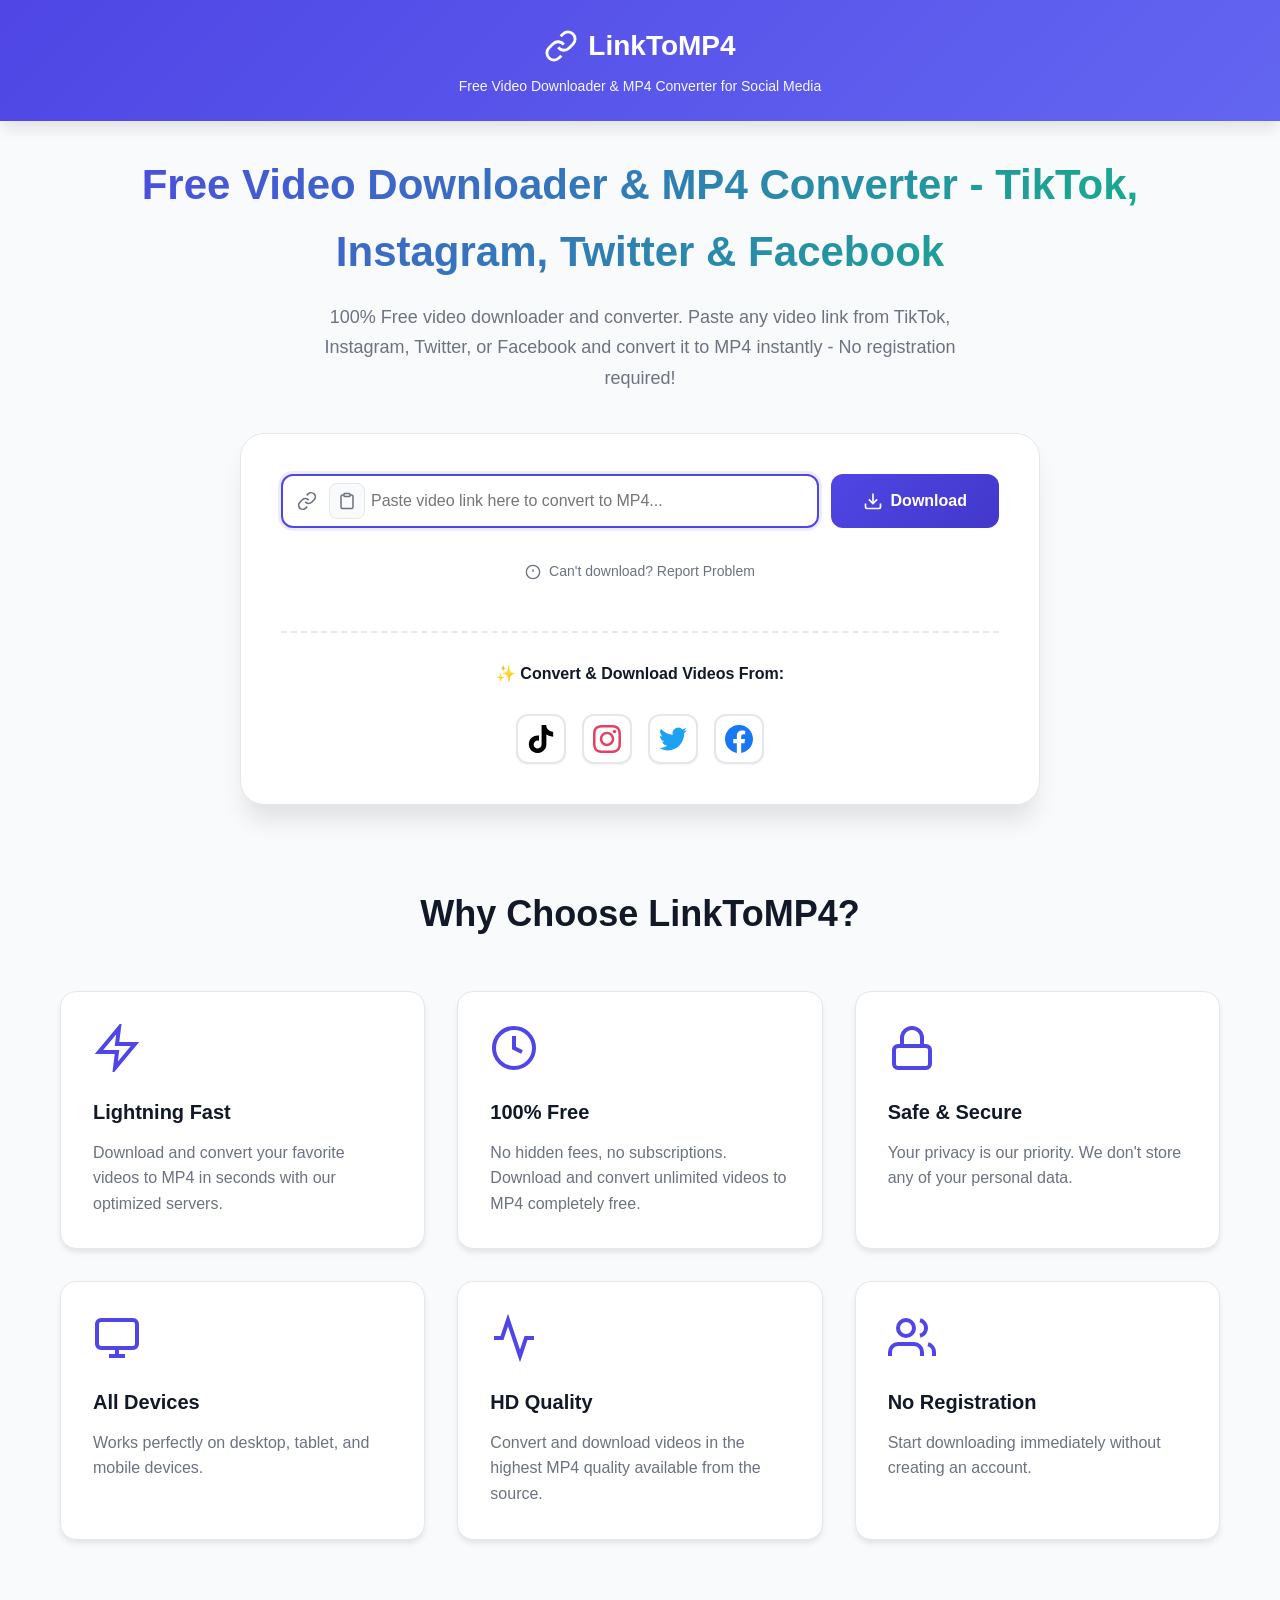
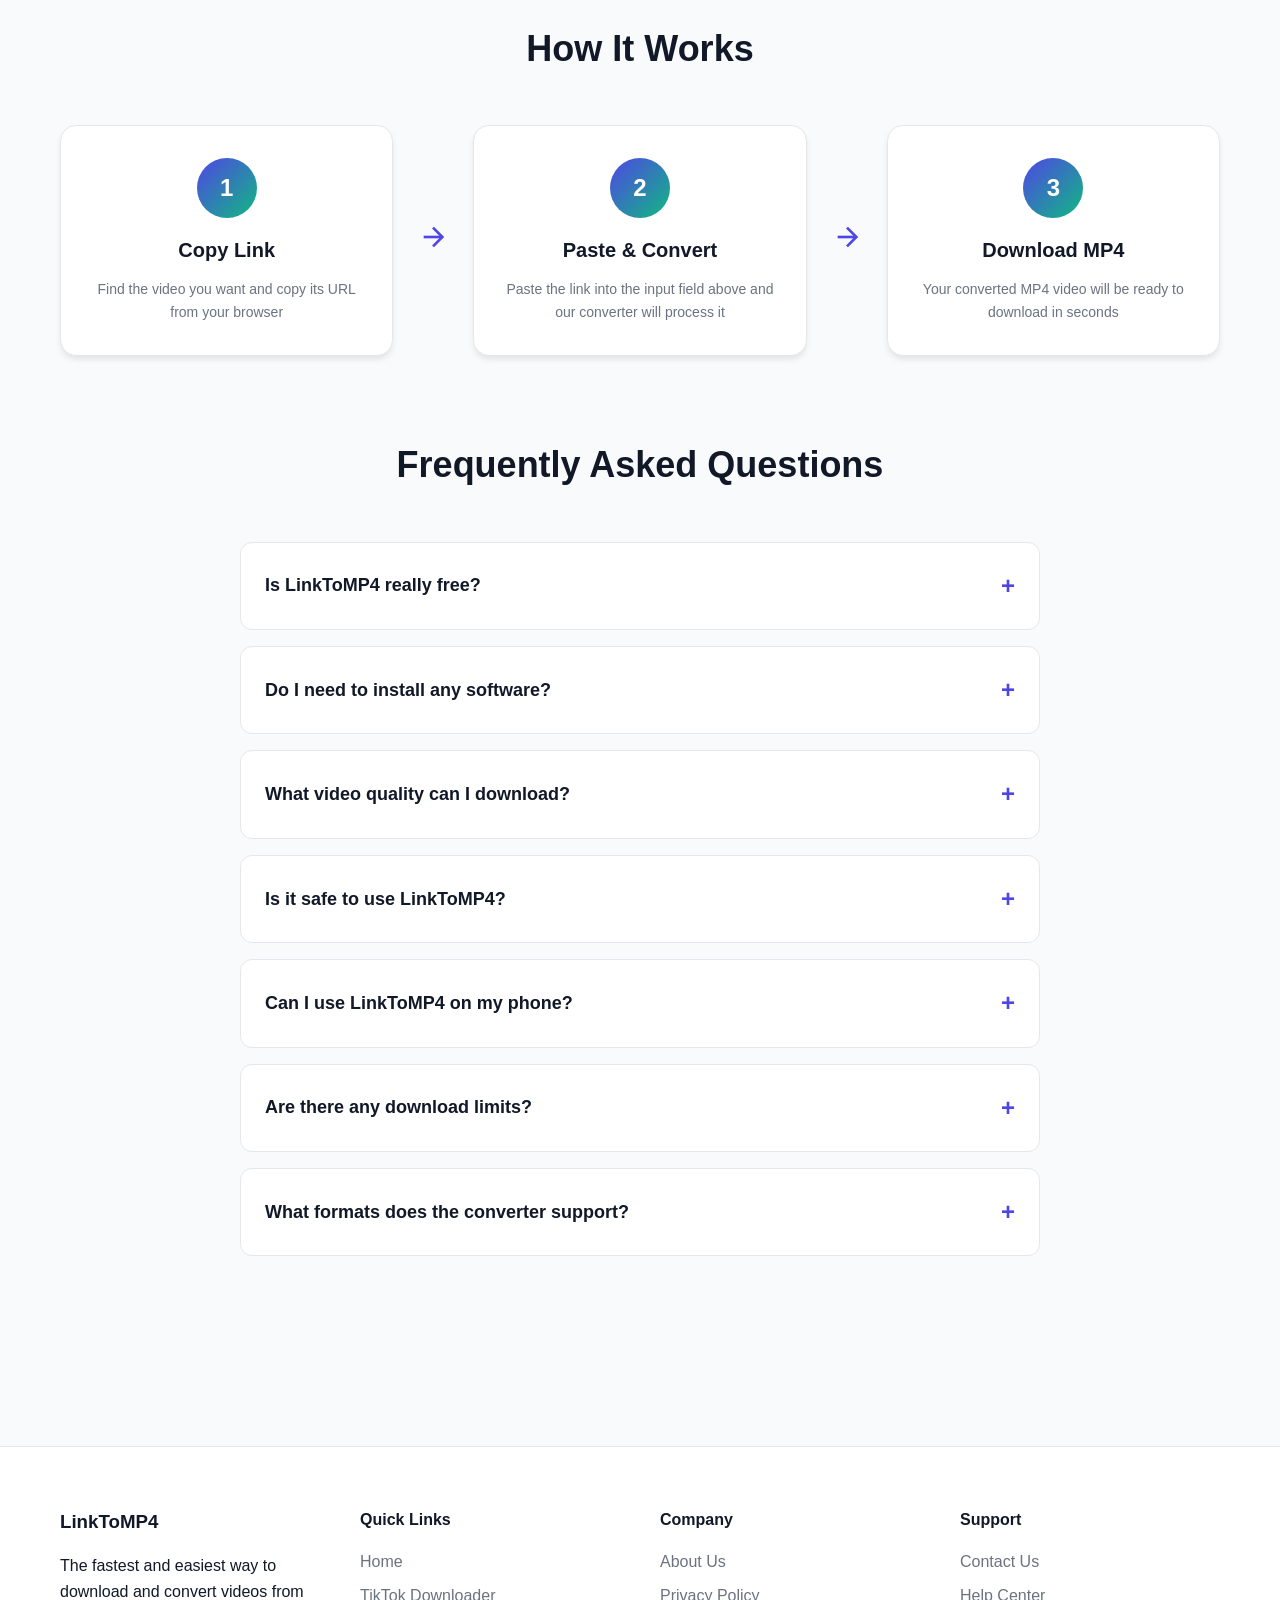
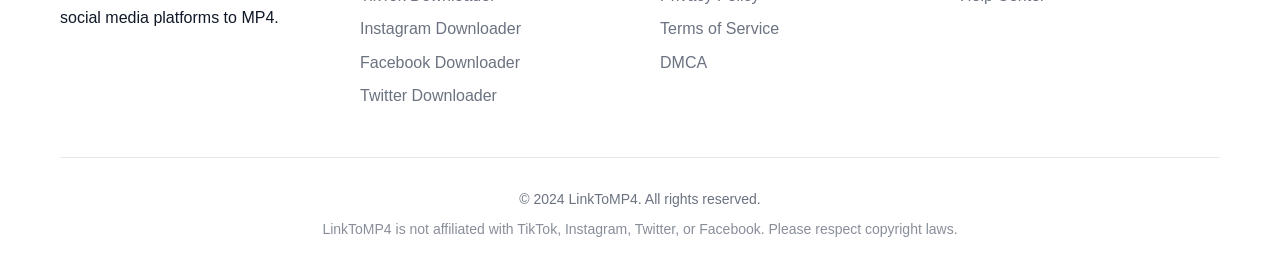
==== commit 45c83164: "remove ads" ====
--- a/index.html
+++ b/index.html
@@ -257,16 +257,7 @@
 
     
     <!-- Top Ad Space -->
-    <div class="ad-container ad-banner ad-top" role="complementary" aria-label="Advertisement">
-        <!-- <div class="ad-label">Advertisement</div>
-        <div class="ad-space ad-horizontal">
-            728x90 Leaderboard Ad
-        </div> -->
-        <div id="adsterra-banner" style="text-align: center; margin: 20px 0;"></div>
-
-
-    </div>
-
+    
 
 
     <!-- Main Content -->
@@ -530,13 +521,6 @@
         </div>
     </main>
 
-    <!-- Bottom Ad Space -->
-    <div class="ad-container ad-bottom" role="complementary" aria-label="Advertisement">
-        <div class="ad-label">Advertisement</div>
-        <div class="ad-space ad-horizontal">
-            <!-- 728x90 Leaderboard Ad -->
-        </div>
-    </div>
 
     <!-- Footer -->
     <footer class="footer" role="contentinfo" itemscope itemtype="https://schema.org/WPFooter">
@@ -816,4 +800,4 @@
         });
     </script>
 </body>
-</html>+</html>
